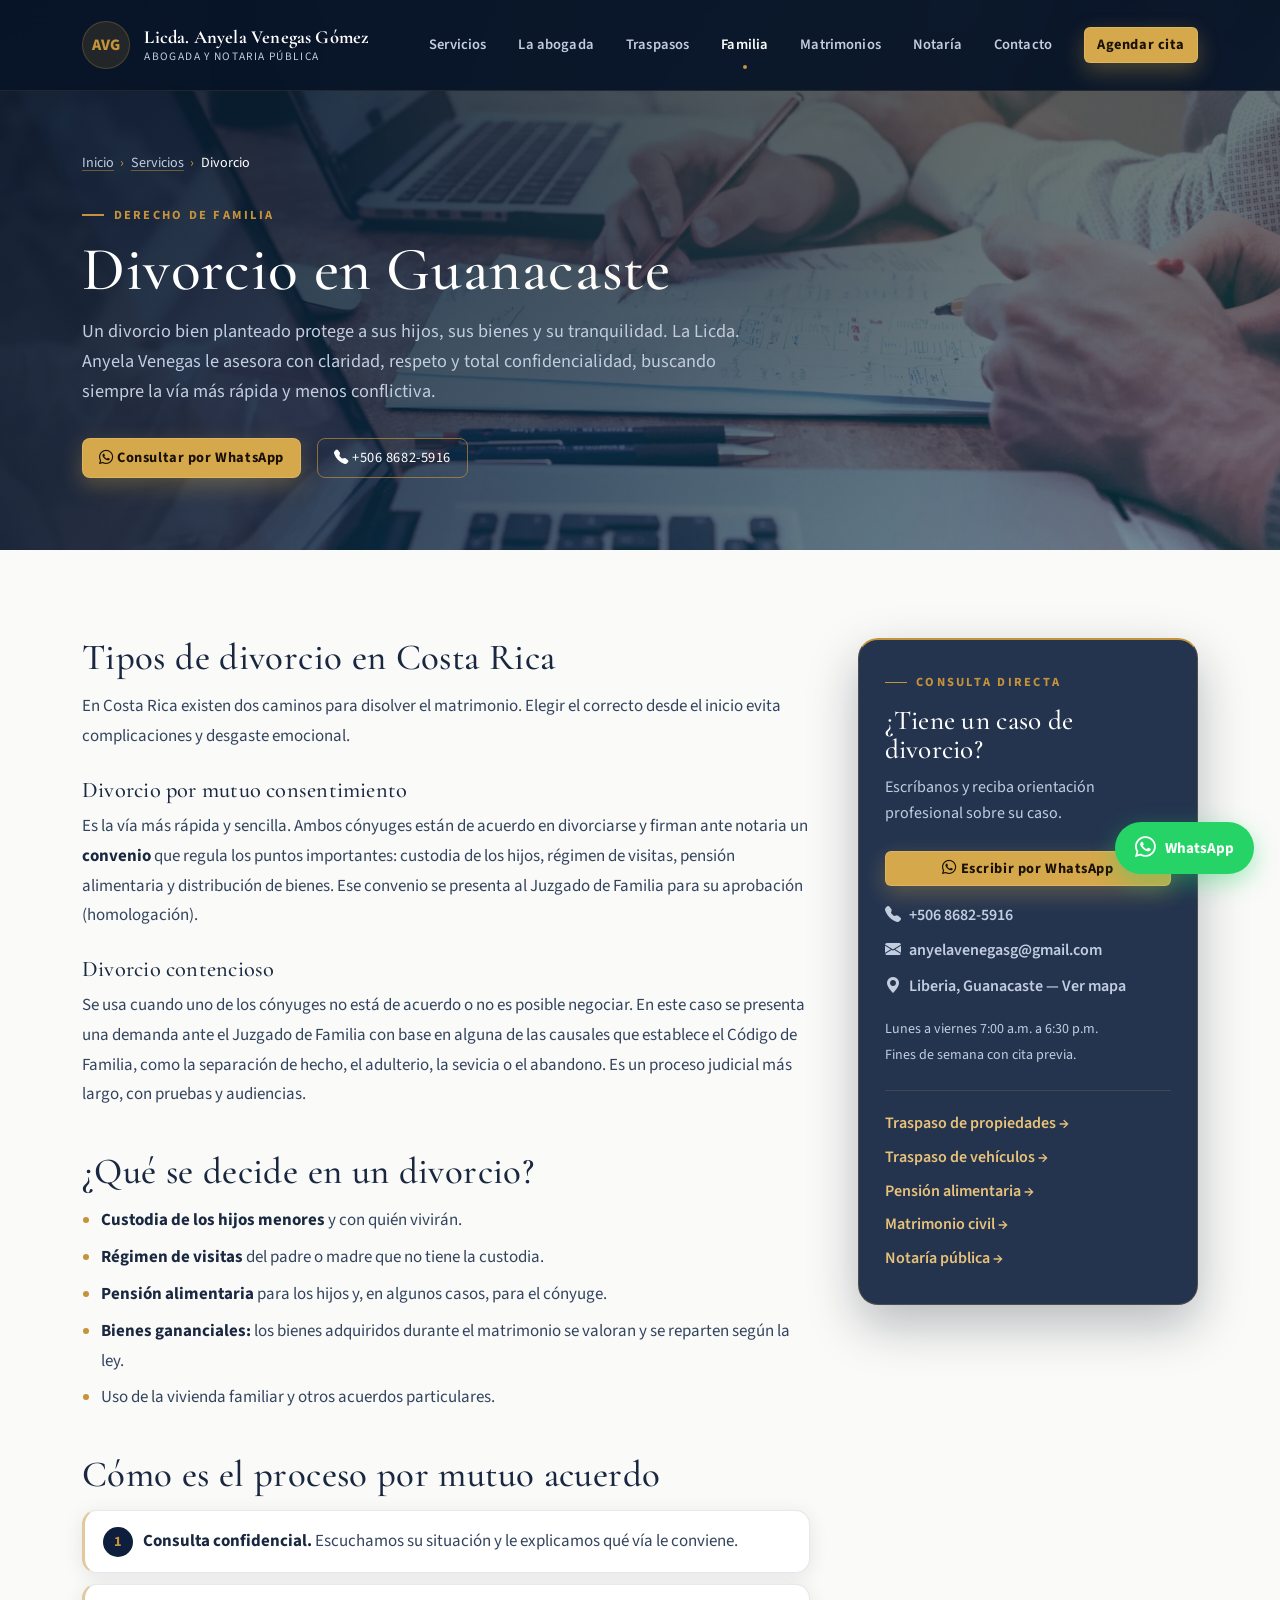
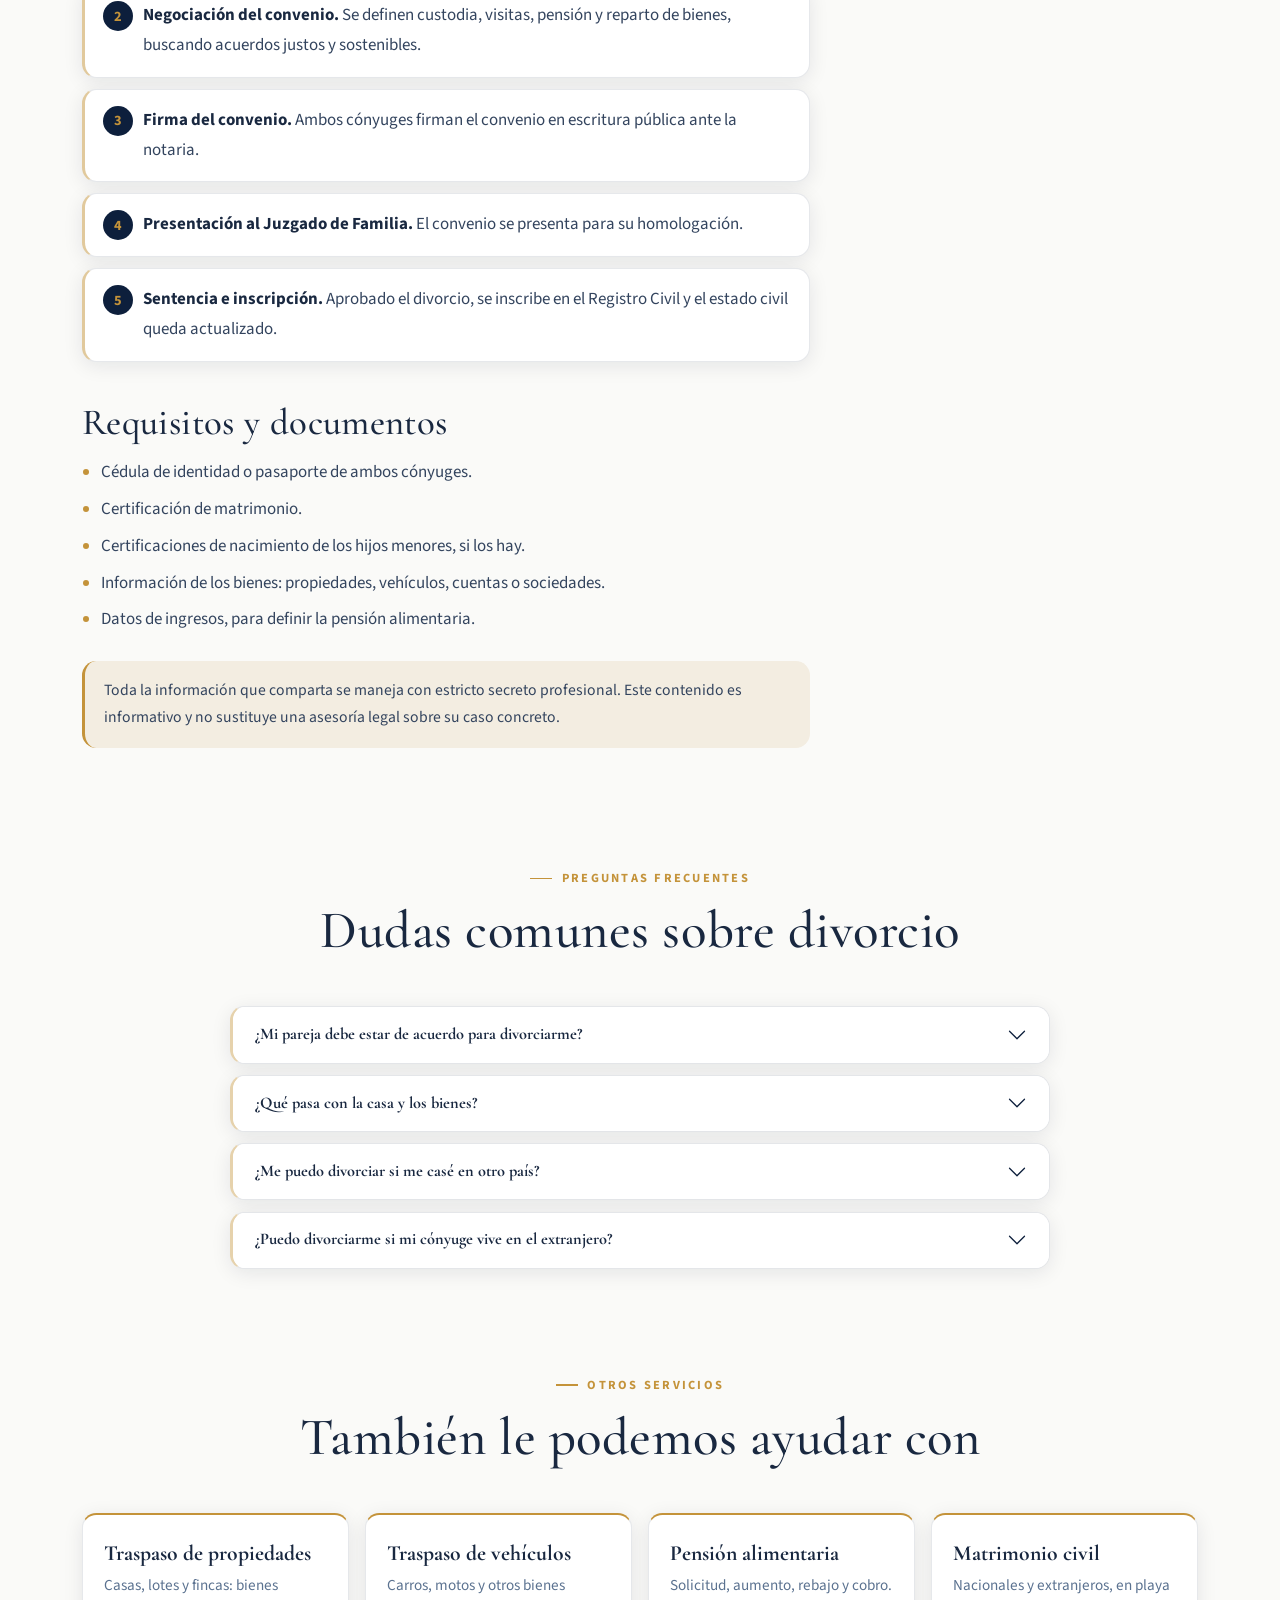
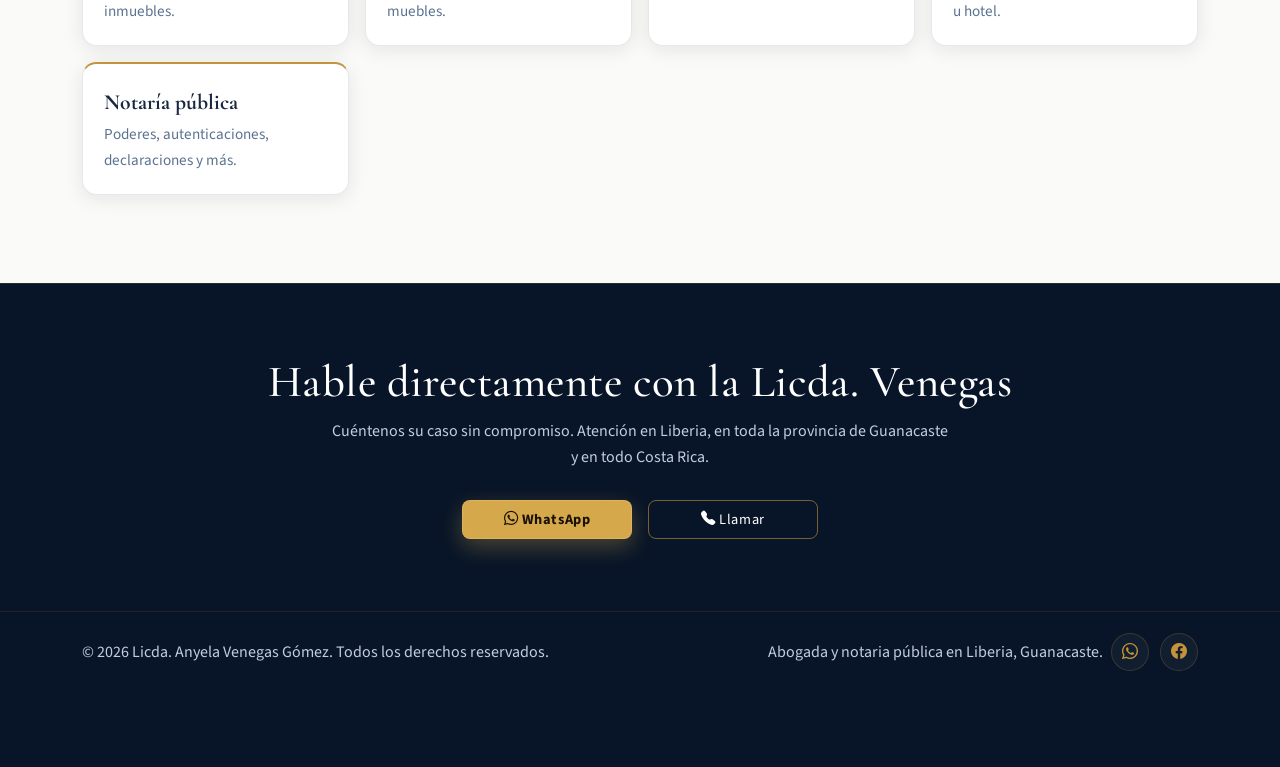
==== divorcio-guanacaste/index.html @ 44b00bfe "Se agrega contenido a la pagina" ====
<!DOCTYPE html>
<html lang="es-CR">
<head>
	<meta charset="UTF-8">
	<meta name="viewport" content="width=device-width, initial-scale=1.0">
	<title>Divorcio en Guanacaste | Abogada de Familia en Liberia, Costa Rica</title>
	<meta name="description" content="Abogada de familia para divorcio en Guanacaste: divorcio por mutuo acuerdo o contencioso, convenio, bienes gananciales, custodia y pensión. Atención confidencial en Liberia y toda Costa Rica.">
	<meta name="robots" content="index, follow, max-image-preview:large">
	<meta name="geo.region" content="CR-G">
	<meta name="geo.placename" content="Liberia, Guanacaste, Costa Rica">
	<link rel="canonical" href="https://anyelavenegas.com/divorcio-guanacaste/">
	<meta property="og:title" content="Divorcio en Guanacaste | Abogada de Familia en Liberia, Costa Rica">
	<meta property="og:description" content="Abogada de familia para divorcio en Guanacaste: divorcio por mutuo acuerdo o contencioso, convenio, bienes gananciales, custodia y pensión. Atención confidencial en Liberia y toda Costa Rica.">
	<meta property="og:type" content="website">
	<meta property="og:url" content="https://anyelavenegas.com/divorcio-guanacaste/">
	<meta property="og:locale" content="es_CR">
	<meta property="og:image" content="https://anyelavenegas.com/images/og-image.jpg">
	<meta property="og:image:type" content="image/jpeg">
	<meta property="og:image:width" content="1200">
	<meta property="og:image:height" content="630">
	<meta name="twitter:card" content="summary_large_image">
	<meta name="twitter:title" content="Divorcio en Guanacaste | Abogada de Familia en Liberia, Costa Rica">
	<meta name="twitter:description" content="Abogada de familia para divorcio en Guanacaste: divorcio por mutuo acuerdo o contencioso, convenio, bienes gananciales, custodia y pensión. Atención confidencial en Liberia y toda Costa Rica.">
	<meta name="twitter:image" content="https://anyelavenegas.com/images/og-image.jpg">
	<meta name="theme-color" content="#0D1F3C">
	<link rel="icon" type="image/svg+xml" href="/images/favicon.svg">
	<link rel="apple-touch-icon" href="/images/favicon.svg">
	<link rel="stylesheet" href="https://cdn.jsdelivr.net/npm/bootstrap-icons@1.11.3/font/bootstrap-icons.css">
	<link rel="preconnect" href="https://fonts.googleapis.com">
	<link rel="preconnect" href="https://fonts.gstatic.com" crossorigin>
	<link href="https://fonts.googleapis.com/css2?family=Cormorant+Garamond:wght@500;600;700&family=Source+Sans+3:wght@400;500;600;700&display=swap" rel="stylesheet">
	<link href="https://cdn.jsdelivr.net/npm/bootstrap@5.3.3/dist/css/bootstrap.min.css" rel="stylesheet" integrity="sha384-QWTKZyjpPEjISv5WaRU9OFeRpok6YctnYmDr5pNlyT2bRjXh0JMhjY6hW+ALEwIH" crossorigin="anonymous">
	<link rel="stylesheet" href="/css/styles.css?v=20260925">
	<script type="application/ld+json">
{
  "@context": "https://schema.org",
  "@type": "Service",
  "name": "Divorcio",
  "serviceType": "Divorcio",
  "description": "Abogada de familia para divorcio en Guanacaste: divorcio por mutuo acuerdo o contencioso, convenio, bienes gananciales, custodia y pensión. Atención confidencial en Liberia y toda Costa Rica.",
  "url": "https://anyelavenegas.com/divorcio-guanacaste/",
  "provider": {
    "@type": "LegalService",
    "@id": "https://anyelavenegas.com/#negocio",
    "name": "Licda. Anyela Venegas Gómez - Abogada y Notaria Pública",
    "url": "https://anyelavenegas.com/",
    "telephone": "+50686825916"
  },
  "areaServed": [
    {
      "@type": "AdministrativeArea",
      "name": "Guanacaste"
    },
    {
      "@type": "Country",
      "name": "Costa Rica"
    }
  ]
}
	</script>
	<script type="application/ld+json">
{
  "@context": "https://schema.org",
  "@type": "BreadcrumbList",
  "itemListElement": [
    {
      "@type": "ListItem",
      "position": 1,
      "name": "Inicio",
      "item": "https://anyelavenegas.com/"
    },
    {
      "@type": "ListItem",
      "position": 2,
      "name": "Servicios",
      "item": "https://anyelavenegas.com/#servicios"
    },
    {
      "@type": "ListItem",
      "position": 3,
      "name": "Divorcio",
      "item": "https://anyelavenegas.com/divorcio-guanacaste/"
    }
  ]
}
	</script>
	<script type="application/ld+json">
{
  "@context": "https://schema.org",
  "@type": "FAQPage",
  "mainEntity": [
    {
      "@type": "Question",
      "name": "¿Mi pareja debe estar de acuerdo para divorciarme?",
      "acceptedAnswer": {
        "@type": "Answer",
        "text": "No. Si su cónyuge no está de acuerdo, puede presentarse un divorcio contencioso con base en alguna de las causales del Código de Familia. Si hay acuerdo, el divorcio por mutuo consentimiento es más rápido y sencillo."
      }
    },
    {
      "@type": "Question",
      "name": "¿Qué pasa con la casa y los bienes?",
      "acceptedAnswer": {
        "@type": "Answer",
        "text": "Los bienes adquiridos durante el matrimonio suelen considerarse gananciales y se reparten según la ley o según lo que acuerden los cónyuges en el convenio. Cada caso se analiza con los documentos de los bienes."
      }
    },
    {
      "@type": "Question",
      "name": "¿Me puedo divorciar si me casé en otro país?",
      "acceptedAnswer": {
        "@type": "Answer",
        "text": "Sí, si el matrimonio está inscrito o puede inscribirse en Costa Rica y se cumplen los requisitos de competencia. Se revisa cada caso en la consulta."
      }
    },
    {
      "@type": "Question",
      "name": "¿Puedo divorciarme si mi cónyuge vive en el extranjero?",
      "acceptedAnswer": {
        "@type": "Answer",
        "text": "Sí. Existen mecanismos para notificar o para que la persona otorgue un poder desde el extranjero. La estrategia depende de si hay acuerdo o no."
      }
    }
  ]
}
	</script>
</head>
<body>
	<nav class="navbar navbar-expand-xl fixed-top site-navbar" id="mainNav">
		<div class="container">
			<a class="navbar-brand" href="/">
				<span class="brand-mark">AVG</span>
				<span class="brand-copy">
					<strong>Licda. Anyela Venegas Gómez</strong>
					<small>Abogada y Notaria Pública</small>
				</span>
			</a>
			<button class="navbar-toggler" type="button" data-bs-toggle="collapse" data-bs-target="#navbarMenu" aria-controls="navbarMenu" aria-expanded="false" aria-label="Mostrar navegación">
				<span class="navbar-toggler-icon"></span>
			</button>
			<div class="collapse navbar-collapse" id="navbarMenu">
				<ul class="navbar-nav ms-auto align-items-xl-center gap-xl-3">
					<li class="nav-item"><a class="nav-link" href="/#servicios">Servicios</a></li>
					<li class="nav-item"><a class="nav-link" href="/#sobre">La abogada</a></li>
					<li class="nav-item"><a class="nav-link" href="/#traspasos">Traspasos</a></li>
					<li class="nav-item"><a class="nav-link active" aria-current="page" href="/divorcio-guanacaste/">Familia</a></li>
					<li class="nav-item"><a class="nav-link" href="/matrimonio-civil-costa-rica/">Matrimonios</a></li>
					<li class="nav-item"><a class="nav-link" href="/notaria-liberia/">Notaría</a></li>
					<li class="nav-item"><a class="nav-link" href="#contacto">Contacto</a></li>
					<li class="nav-item ms-xl-2"><a class="btn btn-cta" href="https://wa.me/50686825916?text=Hola%2C%20deseo%20agendar%20una%20cita%20para%20una%20consulta%20sobre%20divorcio." target="_blank" rel="noopener noreferrer">Agendar cita</a></li>
				</ul>
			</div>
		</div>
	</nav>

	<header class="hero-section page-hero">
		<div class="container">
			<nav class="breadcrumb-nav" aria-label="Ruta de navegación">
				<ol>
					<li><a href="/">Inicio</a></li>
					<li><a href="/#servicios">Servicios</a></li>
					<li aria-current="page">Divorcio</li>
				</ol>
			</nav>
			<span class="section-tag">Derecho de familia</span>
			<h1>Divorcio en Guanacaste</h1>
			<p class="lead-copy">Un divorcio bien planteado protege a sus hijos, sus bienes y su tranquilidad. La Licda. Anyela Venegas le asesora con claridad, respeto y total confidencialidad, buscando siempre la vía más rápida y menos conflictiva.</p>
			<div class="d-flex flex-wrap gap-3">
				<a class="btn btn-cta btn-lg" href="https://wa.me/50686825916?text=Hola%2C%20deseo%20una%20consulta%20confidencial%20sobre%20un%20divorcio." target="_blank" rel="noopener noreferrer"><i class="bi bi-whatsapp"></i> Consultar por WhatsApp</a>
				<a class="btn btn-outline-gold btn-lg" href="tel:+50686825916"><i class="bi bi-telephone-fill"></i> +506 8682-5916</a>
			</div>
		</div>
	</header>

	<main>
		<section class="section-block">
			<div class="container">
				<div class="row g-5">
					<article class="col-lg-8 prose">
<h2>Tipos de divorcio en Costa Rica</h2>
<p>En Costa Rica existen dos caminos para disolver el matrimonio. Elegir el correcto desde el inicio evita complicaciones y desgaste emocional.</p>
<h3>Divorcio por mutuo consentimiento</h3>
<p>Es la vía más rápida y sencilla. Ambos cónyuges están de acuerdo en divorciarse y firman ante notaria un <strong>convenio</strong> que regula los puntos importantes: custodia de los hijos, régimen de visitas, pensión alimentaria y distribución de bienes. Ese convenio se presenta al Juzgado de Familia para su aprobación (homologación).</p>
<h3>Divorcio contencioso</h3>
<p>Se usa cuando uno de los cónyuges no está de acuerdo o no es posible negociar. En este caso se presenta una demanda ante el Juzgado de Familia con base en alguna de las causales que establece el Código de Familia, como la separación de hecho, el adulterio, la sevicia o el abandono. Es un proceso judicial más largo, con pruebas y audiencias.</p>

<h2>¿Qué se decide en un divorcio?</h2>
<ul>
<li><strong>Custodia de los hijos menores</strong> y con quién vivirán.</li>
<li><strong>Régimen de visitas</strong> del padre o madre que no tiene la custodia.</li>
<li><strong>Pensión alimentaria</strong> para los hijos y, en algunos casos, para el cónyuge.</li>
<li><strong>Bienes gananciales:</strong> los bienes adquiridos durante el matrimonio se valoran y se reparten según la ley.</li>
<li>Uso de la vivienda familiar y otros acuerdos particulares.</li>
</ul>

<h2>Cómo es el proceso por mutuo acuerdo</h2>
<ol class="prose-steps">
<li><strong>Consulta confidencial.</strong> Escuchamos su situación y le explicamos qué vía le conviene.</li>
<li><strong>Negociación del convenio.</strong> Se definen custodia, visitas, pensión y reparto de bienes, buscando acuerdos justos y sostenibles.</li>
<li><strong>Firma del convenio.</strong> Ambos cónyuges firman el convenio en escritura pública ante la notaria.</li>
<li><strong>Presentación al Juzgado de Familia.</strong> El convenio se presenta para su homologación.</li>
<li><strong>Sentencia e inscripción.</strong> Aprobado el divorcio, se inscribe en el Registro Civil y el estado civil queda actualizado.</li>
</ol>

<h2>Requisitos y documentos</h2>
<ul>
<li>Cédula de identidad o pasaporte de ambos cónyuges.</li>
<li>Certificación de matrimonio.</li>
<li>Certificaciones de nacimiento de los hijos menores, si los hay.</li>
<li>Información de los bienes: propiedades, vehículos, cuentas o sociedades.</li>
<li>Datos de ingresos, para definir la pensión alimentaria.</li>
</ul>


<p class="prose-note">Toda la información que comparta se maneja con estricto secreto profesional. Este contenido es informativo y no sustituye una asesoría legal sobre su caso concreto.</p>
					</article>
					<div class="col-lg-4">
						<aside class="info-card page-aside" id="contacto">
							<span class="section-tag">Consulta directa</span>
							<h2>¿Tiene un caso de divorcio?</h2>
							<p>Escríbanos y reciba orientación profesional sobre su caso.</p>
							<a class="btn btn-cta w-100 mt-2" href="https://wa.me/50686825916?text=Hola%2C%20deseo%20una%20consulta%20confidencial%20sobre%20un%20divorcio." target="_blank" rel="noopener noreferrer"><i class="bi bi-whatsapp"></i> Escribir por WhatsApp</a>
							<address class="contact-links">
								<a href="tel:+50686825916"><i class="bi bi-telephone-fill"></i> +506 8682-5916</a>
								<a href="mailto:anyelavenegasg@gmail.com"><i class="bi bi-envelope-fill"></i> anyelavenegasg@gmail.com</a>
								<a href="https://maps.app.goo.gl/QScPcisD3fKSQhXV8" target="_blank" rel="noopener noreferrer"><i class="bi bi-geo-alt-fill"></i> Liberia, Guanacaste — Ver mapa</a>
							</address>
							<p class="mb-0 mt-3"><small>Lunes a viernes 7:00 a.m. a 6:30 p.m.<br>Fines de semana con cita previa.</small></p>
							<ul class="aside-links">
							<li><a href="/traspaso-de-propiedades-guanacaste/">Traspaso de propiedades</a></li>
							<li><a href="/traspaso-de-vehiculos-guanacaste/">Traspaso de vehículos</a></li>
							<li><a href="/pension-alimentaria-guanacaste/">Pensión alimentaria</a></li>
							<li><a href="/matrimonio-civil-costa-rica/">Matrimonio civil</a></li>
							<li><a href="/notaria-liberia/">Notaría pública</a></li>
							</ul>
						</aside>
					</div>
				</div>
			</div>
		</section>

		<section class="section-block pt-0">
			<div class="container">
				<div class="section-head text-center mx-auto">
					<span class="section-tag">Preguntas frecuentes</span>
					<h2>Dudas comunes sobre divorcio</h2>
				</div>
				<div class="accordion faq-accordion" id="faqAccordion">
					<div class="accordion-item faq-item">
						<h3 class="accordion-header">
							<button class="accordion-button faq-btn collapsed" type="button" data-bs-toggle="collapse" data-bs-target="#faq1" aria-expanded="false" aria-controls="faq1">¿Mi pareja debe estar de acuerdo para divorciarme?</button>
						</h3>
						<div id="faq1" class="accordion-collapse collapse" data-bs-parent="#faqAccordion">
							<div class="accordion-body faq-body">No. Si su cónyuge no está de acuerdo, puede presentarse un divorcio contencioso con base en alguna de las causales del Código de Familia. Si hay acuerdo, el divorcio por mutuo consentimiento es más rápido y sencillo.</div>
						</div>
					</div>
					<div class="accordion-item faq-item">
						<h3 class="accordion-header">
							<button class="accordion-button faq-btn collapsed" type="button" data-bs-toggle="collapse" data-bs-target="#faq2" aria-expanded="false" aria-controls="faq2">¿Qué pasa con la casa y los bienes?</button>
						</h3>
						<div id="faq2" class="accordion-collapse collapse" data-bs-parent="#faqAccordion">
							<div class="accordion-body faq-body">Los bienes adquiridos durante el matrimonio suelen considerarse gananciales y se reparten según la ley o según lo que acuerden los cónyuges en el convenio. Cada caso se analiza con los documentos de los bienes.</div>
						</div>
					</div>
					<div class="accordion-item faq-item">
						<h3 class="accordion-header">
							<button class="accordion-button faq-btn collapsed" type="button" data-bs-toggle="collapse" data-bs-target="#faq3" aria-expanded="false" aria-controls="faq3">¿Me puedo divorciar si me casé en otro país?</button>
						</h3>
						<div id="faq3" class="accordion-collapse collapse" data-bs-parent="#faqAccordion">
							<div class="accordion-body faq-body">Sí, si el matrimonio está inscrito o puede inscribirse en Costa Rica y se cumplen los requisitos de competencia. Se revisa cada caso en la consulta.</div>
						</div>
					</div>
					<div class="accordion-item faq-item">
						<h3 class="accordion-header">
							<button class="accordion-button faq-btn collapsed" type="button" data-bs-toggle="collapse" data-bs-target="#faq4" aria-expanded="false" aria-controls="faq4">¿Puedo divorciarme si mi cónyuge vive en el extranjero?</button>
						</h3>
						<div id="faq4" class="accordion-collapse collapse" data-bs-parent="#faqAccordion">
							<div class="accordion-body faq-body">Sí. Existen mecanismos para notificar o para que la persona otorgue un poder desde el extranjero. La estrategia depende de si hay acuerdo o no.</div>
						</div>
					</div>
				</div>
			</div>
		</section>

		<section class="section-block pt-0">
			<div class="container">
				<div class="section-head text-center mx-auto">
					<span class="section-tag">Otros servicios</span>
					<h2>También le podemos ayudar con</h2>
				</div>
				<div class="related-grid">
					<a class="related-card" href="/traspaso-de-propiedades-guanacaste/"><strong>Traspaso de propiedades</strong><span>Casas, lotes y fincas: bienes inmuebles.</span></a>
					<a class="related-card" href="/traspaso-de-vehiculos-guanacaste/"><strong>Traspaso de vehículos</strong><span>Carros, motos y otros bienes muebles.</span></a>
					<a class="related-card" href="/pension-alimentaria-guanacaste/"><strong>Pensión alimentaria</strong><span>Solicitud, aumento, rebajo y cobro.</span></a>
					<a class="related-card" href="/matrimonio-civil-costa-rica/"><strong>Matrimonio civil</strong><span>Nacionales y extranjeros, en playa u hotel.</span></a>
					<a class="related-card" href="/notaria-liberia/"><strong>Notaría pública</strong><span>Poderes, autenticaciones, declaraciones y más.</span></a>
				</div>
			</div>
		</section>

		<section class="cta-band">
			<div class="container">
				<h2>Hable directamente con la Licda. Venegas</h2>
				<p>Cuéntenos su caso sin compromiso. Atención en Liberia, en toda la provincia de Guanacaste y en todo Costa Rica.</p>
				<div class="d-flex flex-wrap justify-content-center gap-3">
					<a class="btn btn-cta btn-lg" href="https://wa.me/50686825916?text=Hola%2C%20deseo%20una%20consulta%20confidencial%20sobre%20un%20divorcio." target="_blank" rel="noopener noreferrer"><i class="bi bi-whatsapp"></i> WhatsApp</a>
					<a class="btn btn-outline-gold btn-lg" href="tel:+50686825916"><i class="bi bi-telephone-fill"></i> Llamar</a>
				</div>
			</div>
		</section>
	</main>

	<footer class="site-footer">
		<div class="container d-flex flex-column flex-md-row justify-content-between align-items-md-center gap-2">
			<p class="mb-0">© <span id="currentYear"></span> Licda. Anyela Venegas Gómez. Todos los derechos reservados.</p>
			<div class="footer-meta d-flex flex-column flex-md-row align-items-center gap-2">
				<p class="mb-0">Abogada y notaria pública en Liberia, Guanacaste.</p>
				<div class="footer-social" aria-label="Redes sociales">
					<a href="https://wa.me/50686825916?text=Hola%2C%20deseo%20realizar%20una%20consulta." target="_blank" rel="noopener noreferrer" aria-label="WhatsApp"><i class="bi bi-whatsapp"></i></a>
					<a href="https://www.facebook.com/profile.php?id=61581840694167" target="_blank" rel="noopener noreferrer" aria-label="Facebook"><i class="bi bi-facebook"></i></a>
				</div>
			</div>
		</div>
	</footer>

	<a class="whatsapp-fab" href="https://wa.me/50686825916?text=Hola%2C%20deseo%20una%20consulta%20confidencial%20sobre%20un%20divorcio." target="_blank" rel="noopener noreferrer" aria-label="Contactar por WhatsApp">
		<i class="bi bi-whatsapp"></i>
		<span class="whatsapp-fab-label">WhatsApp</span>
	</a>
	<nav class="mobile-cta-bar" aria-label="Contacto rápido">
		<a class="mobile-cta-call" href="tel:+50686825916"><i class="bi bi-telephone-fill"></i><span>Llamar</span></a>
		<a class="mobile-cta-wa" href="https://wa.me/50686825916?text=Hola%2C%20deseo%20una%20consulta%20confidencial%20sobre%20un%20divorcio." target="_blank" rel="noopener noreferrer"><i class="bi bi-whatsapp"></i><span>WhatsApp</span></a>
	</nav>
	<button class="back-to-top" id="backToTop" aria-label="Volver arriba" type="button">
		<i class="bi bi-arrow-up"></i>
	</button>

	<script src="https://cdn.jsdelivr.net/npm/bootstrap@5.3.3/dist/js/bootstrap.bundle.min.js" integrity="sha384-YvpcrYf0tY3lHB60NNkmXc5s9fDVZLESaAA55NDzOxhy9GkcIdslK1eN7N6jIeHz" crossorigin="anonymous"></script>
	<script src="/js/main.js?v=20260925"></script>
</body>
</html>
---- css/styles.css ----
/* ============================================================
   Design System — Navy + Gold
   ============================================================ */
:root {
    --navy: #0D1F3C;
    --navy-deep: #081528;
    --navy-mid: #152D50;
    --navy-soft: #1E3A60;
    --gold: #C4933A;
    --cta: #D4A84B;
    --cta-hover: #E8C279;
    --cta-press: #BF9330;
    --cream: #FAFAF8;
    --cream-warm: #F3EDE1;
    --text-dark: #192840;
    --text-muted: #5B7290;
    --text-main: #FFFFFF;
    --text-soft: #C2CDE0;
    --line: rgba(196, 147, 58, 0.28);
    --line-light: rgba(196, 147, 58, 0.14);
    --shadow: 0 20px 50px rgba(8, 21, 40, 0.28);
    --shadow-sm: 0 4px 20px rgba(8, 21, 40, 0.09);
    --transition-smooth: 0.28s ease;
    --radius-lg: 1.25rem;
    --radius-md: 0.9rem;
    --radius-sm: 0.65rem;
}

html {
    scroll-behavior: smooth;
}

body {
    margin: 0;
    font-family: "Source Sans 3", sans-serif;
    color: var(--text-dark);
    background: var(--cream);
    line-height: 1.65;
}

h1, h2, h3,
.navbar-brand strong {
    font-family: "Cormorant Garamond", serif;
    letter-spacing: 0.01em;
}

h1, h2, h3 {
    color: var(--text-dark);
}

a {
    color: inherit;
    text-decoration: none;
    transition: color var(--transition-smooth), opacity var(--transition-smooth), transform var(--transition-smooth);
}

button, .btn, a {
    -webkit-tap-highlight-color: transparent;
}

/* ============================================================
   Navbar
   ============================================================ */
.site-navbar {
    padding: 1rem 0;
    background: rgba(8, 21, 40, 0.94);
    border-bottom: 1px solid rgba(196, 147, 58, 0.15);
    backdrop-filter: blur(14px);
    -webkit-backdrop-filter: blur(14px);
    transition: padding 0.2s ease, background-color 0.2s ease;
}

.site-navbar.is-compact {
    padding: 0.65rem 0;
    background: rgba(6, 14, 30, 0.97);
}

.navbar-brand {
    display: inline-flex;
    align-items: center;
    gap: 0.9rem;
    transition: transform var(--transition-smooth);
}

.brand-mark {
    display: grid;
    place-items: center;
    width: 48px;
    height: 48px;
    border-radius: 50%;
    background: rgba(196, 147, 58, 0.14);
    border: 1px solid var(--line);
    color: var(--gold);
    font-weight: 800;
    font-size: 1rem;
    transition: transform var(--transition-smooth), background-color var(--transition-smooth);
}

.brand-copy {
    display: flex;
    flex-direction: column;
    line-height: 1;
}

.brand-copy strong {
    font-size: 1.16rem;
    color: var(--text-main);
}

.brand-copy small {
    margin-top: 0.3rem;
    color: var(--text-soft);
    text-transform: uppercase;
    letter-spacing: 0.12em;
    font-size: 0.71rem;
}

.navbar .nav-link {
    color: var(--text-soft);
    font-weight: 600;
    font-size: 0.91rem;
    letter-spacing: 0.01em;
    white-space: nowrap;
    position: relative;
    transition: color var(--transition-smooth);
}

.site-navbar .btn-cta {
    white-space: nowrap;
}

.navbar .nav-link.active {
    color: var(--text-main);
}

.navbar .nav-link.active::after {
    content: "";
    position: absolute;
    bottom: -4px;
    left: 50%;
    transform: translateX(-50%);
    width: 4px;
    height: 4px;
    border-radius: 50%;
    background: var(--gold);
}

.navbar-toggler {
    border-color: rgba(255, 255, 255, 0.2);
}

.navbar-toggler-icon {
    filter: invert(1);
}

/* ============================================================
   Buttons
   ============================================================ */
.btn-cta,
.btn-cta:focus {
    background: var(--cta);
    border: 1px solid rgba(232, 194, 121, 0.45);
    color: #1a1005;
    font-weight: 700;
    font-size: 0.9rem;
    letter-spacing: 0.04em;
    box-shadow: 0 8px 22px rgba(212, 168, 75, 0.32);
    transition: transform var(--transition-smooth), box-shadow var(--transition-smooth), background-color var(--transition-smooth);
}

.btn-cta:hover {
    background: var(--cta-hover);
    color: #15100a;
    transform: translateY(-2px);
    box-shadow: 0 14px 30px rgba(212, 168, 75, 0.44);
}

.btn-cta:active,
.btn-cta:focus-visible {
    background: var(--cta-press);
    color: #15100a;
    transform: translateY(-1px) scale(0.99);
}

.btn-outline-gold,
.btn-outline-gold:focus {
    color: var(--text-main);
    border: 1px solid rgba(196, 147, 58, 0.65);
    background: transparent;
    font-size: 0.9rem;
    letter-spacing: 0.04em;
    transition: transform var(--transition-smooth), box-shadow var(--transition-smooth), background-color var(--transition-smooth), color var(--transition-smooth), border-color var(--transition-smooth);
}

.btn-outline-gold:hover {
    color: #1a1005;
    background: rgba(212, 168, 75, 0.95);
    border-color: transparent;
    transform: translateY(-2px);
    box-shadow: 0 12px 26px rgba(8, 21, 40, 0.22);
}

.btn-outline-gold:active,
.btn-outline-gold:focus-visible {
    color: #1a1005;
    background: rgba(212, 168, 75, 0.95);
    transform: translateY(-1px) scale(0.99);
}

/* ============================================================
   Section tag — decorative gold line prefix
   ============================================================ */
.section-tag {
    display: inline-flex;
    align-items: center;
    gap: 0.6rem;
    margin-bottom: 0.9rem;
    color: var(--gold);
    font-size: 0.78rem;
    font-weight: 700;
    letter-spacing: 0.18em;
    text-transform: uppercase;
}

.section-tag::before {
    content: "";
    display: block;
    width: 22px;
    height: 1.5px;
    background: currentColor;
    flex-shrink: 0;
}

/* ============================================================
   Hero section
   ============================================================ */
.hero-section {
    position: relative;
    padding: 11rem 0 6rem;
    background:
        linear-gradient(135deg, rgba(8, 21, 40, 0.92) 0%, rgba(13, 31, 60, 0.72) 55%, rgba(13, 31, 60, 0.38) 100%),
        url("../images/site/hero.webp") center/cover no-repeat;
    overflow: hidden;
}

.hero-section::after {
    content: "";
    position: absolute;
    inset: 0;
    background: radial-gradient(ellipse at 78% 18%, rgba(196, 147, 58, 0.18), transparent 50%);
    pointer-events: none;
}

.hero-section h1 {
    max-width: 18ch;
    font-size: clamp(2.7rem, 5.6vw, 4.8rem);
    line-height: 0.98;
    margin-bottom: 1rem;
}

.hero-subtitle {
    max-width: 30ch;
    margin-bottom: 1.1rem;
    color: var(--cta-hover);
    font-family: "Cormorant Garamond", serif;
    font-size: clamp(1.35rem, 2.2vw, 1.7rem);
    font-style: italic;
    line-height: 1.25;
}

.hero-section h1,
.hero-section h2 {
    color: var(--text-main);
}

.hero-section h2,
.section-block h2 {
    font-size: clamp(2.1rem, 4.4vw, 3.3rem);
    line-height: 1.05;
}

.lead-copy {
    max-width: 600px;
    color: var(--text-soft);
    font-size: 1.14rem;
    margin-bottom: 2rem;
}

.hero-points {
    display: grid;
    grid-template-columns: repeat(3, minmax(0, 1fr));
    gap: 0.9rem;
    margin-top: 2rem;
}

.hero-points li {
    padding: 0.85rem 1rem;
    background: rgba(13, 31, 60, 0.35);
    border: 1px solid rgba(196, 147, 58, 0.2);
    border-left: 2px solid rgba(196, 147, 58, 0.5);
    border-radius: 0.6rem;
    color: var(--text-soft);
    font-size: 0.92rem;
    transition: transform var(--transition-smooth), background-color var(--transition-smooth), border-color var(--transition-smooth);
}

.hero-panel {
    position: relative;
    z-index: 1;
    padding: 2rem;
    border-radius: var(--radius-lg);
    border: 1px solid var(--line);
    border-top: 2px solid var(--gold);
    background: rgba(8, 21, 40, 0.88);
    box-shadow: var(--shadow);
    transition: transform var(--transition-smooth), box-shadow var(--transition-smooth);
}

.panel-tag {
    display: inline-flex;
    align-items: center;
    gap: 0.5rem;
    margin-bottom: 0.8rem;
    color: var(--gold);
    font-weight: 700;
    letter-spacing: 0.1em;
    text-transform: uppercase;
    font-size: 0.74rem;
}

.panel-tag::before {
    content: "";
    display: block;
    width: 16px;
    height: 1.5px;
    background: currentColor;
    flex-shrink: 0;
}

.hero-panel p {
    color: var(--text-soft);
}

.panel-grid {
    margin-top: 1.3rem;
    display: grid;
    grid-template-columns: repeat(2, minmax(0, 1fr));
    gap: 0.75rem;
}

.panel-grid div {
    padding: 0.85rem;
    border-radius: var(--radius-sm);
    border: 1px solid rgba(196, 147, 58, 0.18);
    background: rgba(21, 45, 80, 0.5);
    transition: transform var(--transition-smooth), background-color var(--transition-smooth);
}

.panel-grid span {
    color: var(--text-soft);
    display: block;
    font-size: 0.84rem;
}

.panel-grid strong {
    color: var(--text-main);
    font-size: 0.9rem;
}

/* ============================================================
   Section layout
   ============================================================ */
.section-block {
    padding: 5.5rem 0;
    background: var(--cream);
}

.section-head {
    max-width: 760px;
    margin-bottom: 3rem;
}

.section-head h2 {
    margin-bottom: 0.65rem;
}

.section-head p,
.section-block p,
.step-item p {
    color: var(--text-muted);
}

.hero-section p,
.hero-panel p,
.metric-item span,
.service-list li,
.service-card p,
.info-card p,
.form-card p {
    color: var(--text-soft);
}

/* ============================================================
   Cards — shared base
   ============================================================ */
.image-card,
.service-card,
.process-card,
.info-card,
.form-card {
    border-radius: var(--radius-lg);
    border: 1px solid var(--line);
    border-top: 2px solid var(--gold);
    background: rgba(13, 31, 60, 0.9);
    box-shadow: var(--shadow);
    transition: transform var(--transition-smooth), box-shadow var(--transition-smooth), border-color var(--transition-smooth);
}

.service-card,
.info-card,
.form-card {
    padding: 1.6rem;
}

.image-card {
    overflow: hidden;
    min-height: 430px;
}

.image-card img {
    width: 100%;
    height: 100%;
    min-height: 430px;
    object-fit: cover;
    filter: saturate(0.82) contrast(1.05);
    transition: transform 0.5s ease, filter 0.4s ease;
}

/* ============================================================
   Metrics grid
   ============================================================ */
.metrics-grid {
    display: grid;
    grid-template-columns: repeat(2, minmax(0, 1fr));
    gap: 0.85rem;
    margin-top: 1.5rem;
}

.metric-item {
    padding: 1rem;
    border-radius: var(--radius-md);
    border: 1px solid rgba(196, 147, 58, 0.2);
    border-top: 2px solid rgba(196, 147, 58, 0.5);
    background: rgba(13, 31, 60, 0.82);
    transition: transform var(--transition-smooth), border-color var(--transition-smooth);
}

.metric-item strong {
    display: block;
    color: var(--gold);
    font-family: "Cormorant Garamond", serif;
    font-size: 2.1rem;
    line-height: 1;
    white-space: nowrap;
}

.metric-item span {
    color: var(--text-soft);
    font-size: 0.88rem;
}

/* ============================================================
   Service cards
   ============================================================ */
.service-card {
    display: grid;
    grid-template-columns: minmax(0, 1fr) 132px;
    grid-template-areas:
        "title media"
        "list  media";
    column-gap: 1rem;
    align-items: stretch;
    overflow: hidden;
    height: 100%;
}

.service-card h3 {
    grid-area: title;
    color: var(--gold);
    font-size: 1.15rem;
    margin-bottom: 0.7rem;
}

.service-media {
    grid-area: media;
    width: 100%;
    height: auto;
    min-height: 100%;
    border-radius: var(--radius-sm);
    overflow: hidden;
    border: 1px solid rgba(196, 147, 58, 0.18);
    align-self: stretch;
}

.service-media img {
    width: 100%;
    height: 100%;
    object-fit: cover;
    filter: saturate(0.88) contrast(1.04);
    transition: transform 0.45s ease, filter 0.35s ease;
}

.service-list {
    grid-area: list;
    margin: 0;
    padding-left: 1rem;
}

.service-list li {
    margin-bottom: 0.35rem;
    color: var(--text-soft);
    font-size: 0.93rem;
}

/* ============================================================
   Process card / Traspasos steps
   ============================================================ */
.process-card {
    padding: 2.4rem;
}

.process-card .section-head h2,
.step-item h3,
.info-card h2,
.form-card h2 {
    color: var(--text-main);
}

.process-card .section-head p {
    color: var(--text-soft);
}

.step-item {
    height: 100%;
    padding: 1.2rem;
    border-radius: var(--radius-md);
    border: 1px solid rgba(196, 147, 58, 0.18);
    border-top: 2px solid rgba(196, 147, 58, 0.48);
    background: rgba(21, 45, 80, 0.5);
    transition: transform var(--transition-smooth), border-color var(--transition-smooth), background-color var(--transition-smooth);
}

.step-item span {
    display: inline-grid;
    place-items: center;
    width: 34px;
    height: 34px;
    margin-bottom: 0.7rem;
    border-radius: 50%;
    background: rgba(196, 147, 58, 0.18);
    border: 1px solid rgba(196, 147, 58, 0.35);
    color: var(--gold);
    font-weight: 700;
    font-size: 0.95rem;
    transition: transform var(--transition-smooth), background-color var(--transition-smooth);
}

/* ============================================================
   Contact links & social
   ============================================================ */
.contact-links {
    display: grid;
    gap: 0.55rem;
    margin-top: 1rem;
    font-style: normal;
}

.social-panel {
    margin: 1.1rem 0 1rem;
    padding: 1rem;
    border-radius: var(--radius-md);
    border: 1px solid rgba(196, 147, 58, 0.16);
    background: rgba(13, 31, 60, 0.05);
}

.social-title {
    color: var(--text-dark);
    font-weight: 700;
    letter-spacing: 0.03em;
}

.social-links {
    display: flex;
    flex-wrap: wrap;
    gap: 0.75rem;
}

.social-chip {
    display: inline-flex;
    align-items: center;
    gap: 0.55rem;
    padding: 0.72rem 1rem;
    border-radius: 999px;
    border: 1px solid rgba(196, 147, 58, 0.26);
    background: rgba(13, 31, 60, 0.06);
    color: var(--navy);
    font-weight: 700;
    transition: transform var(--transition-smooth), border-color var(--transition-smooth), background-color var(--transition-smooth), color var(--transition-smooth);
}

.social-chip i {
    font-size: 1rem;
}

.social-chip-muted {
    opacity: 0.62;
    color: var(--text-muted);
    background: rgba(13, 31, 60, 0.03);
}

.contact-links a {
    color: var(--gold);
    font-weight: 600;
    display: inline-flex;
    align-items: center;
    gap: 0.55rem;
    transition: color var(--transition-smooth), transform var(--transition-smooth);
}

/* ============================================================
   Map
   ============================================================ */
.map-frame {
    border: 1px solid var(--line);
    border-top: 2px solid var(--gold);
    border-radius: var(--radius-md);
    overflow: hidden;
    box-shadow: var(--shadow);
    background: rgba(13, 31, 60, 0.9);
    transition: transform var(--transition-smooth), box-shadow var(--transition-smooth);
}

.map-frame iframe {
    width: 100%;
    min-height: 360px;
    border: 0;
}

.map-note {
    color: var(--text-muted);
    font-size: 0.95rem;
}

.map-note a {
    color: var(--gold);
    text-decoration: underline;
}

/* ============================================================
   Form
   ============================================================ */
.form-label {
    color: var(--text-main);
    font-weight: 600;
    font-size: 0.9rem;
}

.form-control {
    border: 1px solid rgba(196, 147, 58, 0.28);
    background: rgba(8, 21, 40, 0.82);
    color: var(--text-main);
    border-radius: var(--radius-sm);
    padding: 0.9rem 1rem;
    transition: border-color var(--transition-smooth), background-color var(--transition-smooth), box-shadow var(--transition-smooth), transform var(--transition-smooth);
}

.form-control::placeholder {
    color: rgba(194, 205, 224, 0.58);
}

.form-control:focus {
    color: var(--text-main);
    border-color: rgba(212, 168, 75, 0.75);
    background: rgba(8, 21, 40, 0.96);
    box-shadow: 0 0 0 0.2rem rgba(212, 168, 75, 0.2);
    transform: translateY(-1px);
}

select.form-control {
    cursor: pointer;
    -webkit-appearance: none;
    appearance: none;
    background-image: url("data:image/svg+xml,%3csvg xmlns='http://www.w3.org/2000/svg' viewBox='0 0 16 16'%3e%3cpath fill='none' stroke='%23C4933A' stroke-linecap='round' stroke-linejoin='round' stroke-width='2' d='M2 5l6 6 6-6'/%3e%3c/svg%3e");
    background-repeat: no-repeat;
    background-position: right 0.9rem center;
    background-size: 16px 12px;
    padding-right: 2.5rem;
}

select.form-control option {
    background: #081528;
    color: var(--text-main);
}

.form-status {
    font-size: 0.9rem;
    color: var(--text-soft);
    font-style: italic;
    min-height: 1.2em;
}

/* ============================================================
   Footer
   ============================================================ */
.site-footer {
    padding: 1.3rem 0 2rem;
    border-top: 1px solid rgba(196, 147, 58, 0.13);
    color: var(--text-soft);
    background: var(--navy-deep);
}

.footer-meta {
    color: var(--text-soft);
}

.footer-social {
    display: inline-flex;
    align-items: center;
    gap: 0.7rem;
}

.footer-social a,
.footer-social span {
    display: inline-flex;
    align-items: center;
    justify-content: center;
    width: 38px;
    height: 38px;
    border-radius: 50%;
    border: 1px solid rgba(196, 147, 58, 0.22);
    background: rgba(255, 255, 255, 0.04);
    color: var(--gold);
    transition: transform var(--transition-smooth), color var(--transition-smooth), border-color var(--transition-smooth);
}

.footer-social span {
    opacity: 0.52;
}

/* ============================================================
   Hover states — pointer devices only
   ============================================================ */
@media (hover: hover) and (pointer: fine) {
    .navbar .nav-link:hover {
        color: var(--text-main);
    }

    .navbar-brand:hover {
        transform: translateY(-1px);
    }

    .navbar-brand:hover .brand-mark {
        transform: scale(1.05);
        background: rgba(196, 147, 58, 0.2);
    }

    .hero-points li:hover {
        transform: translateY(-3px);
        background: rgba(13, 31, 60, 0.52);
        border-color: rgba(196, 147, 58, 0.42);
    }

    .hero-panel:hover {
        transform: translateY(-4px);
        box-shadow: 0 28px 56px rgba(8, 21, 40, 0.44);
    }

    .panel-grid div:hover {
        transform: translateY(-2px);
        background: rgba(21, 45, 80, 0.72);
    }

    .image-card:hover,
    .service-card:hover,
    .process-card:hover,
    .info-card:hover,
    .form-card:hover {
        transform: translateY(-4px);
        box-shadow: 0 28px 56px rgba(8, 21, 40, 0.22);
        border-color: rgba(196, 147, 58, 0.5);
    }

    .image-card:hover img {
        transform: scale(1.03);
        filter: saturate(0.9) contrast(1.08);
    }

    .service-card:hover .service-media img {
        transform: scale(1.06);
        filter: saturate(0.95) contrast(1.08);
    }

    .metric-item:hover {
        transform: translateY(-3px);
        border-color: rgba(196, 147, 58, 0.44);
    }

    .step-item:hover {
        transform: translateY(-4px);
        border-color: rgba(196, 147, 58, 0.44);
        background: rgba(21, 45, 80, 0.68);
    }

    .step-item:hover span {
        transform: scale(1.1);
        background: rgba(196, 147, 58, 0.28);
    }

    .map-frame:hover {
        transform: translateY(-3px);
        border-color: rgba(196, 147, 58, 0.46);
    }

    .contact-links a:hover {
        color: #b07e20;
        transform: translateX(4px);
    }

    .social-chip:hover {
        color: var(--navy-deep);
        transform: translateY(-2px);
        border-color: rgba(196, 147, 58, 0.5);
        background: rgba(13, 31, 60, 0.1);
    }

    .footer-social a:hover {
        transform: translateY(-2px);
        color: var(--cta-hover);
        border-color: rgba(196, 147, 58, 0.44);
    }
}

/* Touch devices — disable transform hovers */
@media (hover: none) and (pointer: coarse) {
    .hero-points li,
    .hero-panel,
    .panel-grid div,
    .image-card,
    .service-card,
    .process-card,
    .info-card,
    .form-card,
    .metric-item,
    .step-item,
    .map-frame {
        transform: none;
    }

    .contact-links a,
    .navbar .nav-link,
    .btn,
    .social-chip {
        transition-duration: 0.16s;
    }
}

/* ============================================================
   Reduced motion
   ============================================================ */
@media (prefers-reduced-motion: reduce) {
    *, *::before, *::after {
        transition: none !important;
        animation: none !important;
        scroll-behavior: auto !important;
    }
}

/* ============================================================
   Trust bar
   ============================================================ */
.trust-bar {
    background: var(--navy-deep);
    border-bottom: 1px solid rgba(196, 147, 58, 0.16);
    padding: 0.85rem 0;
}

.trust-list {
    list-style: none;
    margin: 0;
    padding: 0;
    display: flex;
    flex-wrap: wrap;
    justify-content: center;
    align-items: center;
    gap: 0.6rem 2.4rem;
}

.trust-list li {
    display: inline-flex;
    align-items: center;
    gap: 0.5rem;
    color: var(--text-soft);
    font-size: 0.87rem;
    font-weight: 600;
    letter-spacing: 0.02em;
}

.trust-list li i {
    color: var(--gold);
    font-size: 0.95rem;
    flex-shrink: 0;
}

/* ============================================================
   Benefits section
   ============================================================ */
.section-benefits {
    background: var(--cream-warm);
}

.benefit-card {
    padding: 1.7rem;
    border-radius: var(--radius-lg);
    border: 1px solid rgba(13, 31, 60, 0.09);
    border-top: 2px solid rgba(196, 147, 58, 0.38);
    background: #ffffff;
    box-shadow: var(--shadow-sm);
    height: 100%;
    transition: transform var(--transition-smooth), box-shadow var(--transition-smooth), border-color var(--transition-smooth);
}

.benefit-icon {
    display: inline-grid;
    place-items: center;
    width: 50px;
    height: 50px;
    border-radius: var(--radius-sm);
    background: rgba(13, 31, 60, 0.07);
    margin-bottom: 1rem;
    transition: background-color var(--transition-smooth);
}

.benefit-icon i {
    font-size: 1.4rem;
    color: var(--navy);
}

.benefit-card h3 {
    font-size: 1.13rem;
    margin-bottom: 0.45rem;
    color: var(--text-dark);
}

.benefit-card p {
    color: var(--text-muted);
    margin: 0;
    font-size: 0.97rem;
    line-height: 1.6;
}

@media (hover: hover) and (pointer: fine) {
    .benefit-card:hover {
        transform: translateY(-4px);
        box-shadow: 0 14px 34px rgba(13, 31, 60, 0.13);
        border-color: rgba(196, 147, 58, 0.48);
    }

    .benefit-card:hover .benefit-icon {
        background: rgba(13, 31, 60, 0.12);
    }
}

/* ============================================================
   FAQ section
   ============================================================ */
.faq-accordion {
    max-width: 820px;
    margin: 0 auto;
}

.faq-item {
    border: 1px solid rgba(13, 31, 60, 0.11) !important;
    border-left: 3px solid rgba(196, 147, 58, 0.42) !important;
    border-radius: var(--radius-md) !important;
    margin-bottom: 0.7rem;
    overflow: hidden;
    background: #ffffff;
    box-shadow: var(--shadow-sm);
}

.faq-btn {
    background: #ffffff !important;
    color: var(--text-dark) !important;
    font-weight: 700;
    font-size: 1.02rem;
    padding: 1.1rem 1.4rem;
    box-shadow: none !important;
    border-radius: 0 !important;
}

.faq-btn:not(.collapsed) {
    background: rgba(13, 31, 60, 0.03) !important;
    color: var(--navy) !important;
}

.faq-btn::after {
    background-image: url("data:image/svg+xml,%3csvg xmlns='http://www.w3.org/2000/svg' viewBox='0 0 16 16' fill='%230D1F3C'%3e%3cpath fill-rule='evenodd' d='M1.646 4.646a.5.5 0 0 1 .708 0L8 10.293l5.646-5.647a.5.5 0 0 1 .708.708l-6 6a.5.5 0 0 1-.708 0l-6-6a.5.5 0 0 1 0-.708z'/%3e%3c/svg%3e");
}

.faq-body {
    color: var(--text-muted);
    padding: 0.5rem 1.4rem 1.3rem;
    font-size: 1rem;
    line-height: 1.72;
    background: #ffffff;
}

/* ============================================================
   Floating WhatsApp button
   ============================================================ */
.whatsapp-fab {
    position: fixed;
    bottom: 1.6rem;
    right: 1.6rem;
    z-index: 1050;
    display: inline-flex;
    align-items: center;
    gap: 0.6rem;
    padding: 0.85rem 1.25rem;
    border-radius: 999px;
    background: #25D366;
    color: #ffffff;
    font-weight: 700;
    font-size: 0.95rem;
    box-shadow: 0 8px 24px rgba(37, 211, 102, 0.4);
    text-decoration: none;
    animation: waPulse 2.8s ease infinite;
    transition: transform 0.25s ease, box-shadow 0.25s ease, background-color 0.25s ease;
}

.whatsapp-fab i {
    font-size: 1.3rem;
    line-height: 1;
}

@keyframes waPulse {
    0%, 100% { box-shadow: 0 8px 24px rgba(37, 211, 102, 0.4); }
    50% { box-shadow: 0 8px 32px rgba(37, 211, 102, 0.65), 0 0 0 8px rgba(37, 211, 102, 0.1); }
}

@media (hover: hover) and (pointer: fine) {
    .whatsapp-fab:hover {
        background: #1fba58;
        color: #ffffff;
        transform: translateY(-3px);
        box-shadow: 0 14px 32px rgba(37, 211, 102, 0.52);
        animation-play-state: paused;
    }
}

/* ============================================================
   Back to top button
   ============================================================ */
.back-to-top {
    position: fixed;
    bottom: 5.4rem;
    right: 1.6rem;
    z-index: 1050;
    display: inline-grid;
    place-items: center;
    width: 42px;
    height: 42px;
    border-radius: 50%;
    border: 1px solid rgba(196, 147, 58, 0.38);
    background: rgba(8, 21, 40, 0.9);
    color: var(--gold);
    font-size: 1rem;
    cursor: pointer;
    opacity: 0;
    pointer-events: none;
    transform: translateY(8px);
    transition: opacity 0.25s ease, transform 0.25s ease, background-color 0.25s ease, border-color 0.25s ease;
}

.mobile-cta-bar {
    display: none;
}

@media (max-width: 767.98px) {
    body {
        padding-bottom: 4.4rem;
    }

    .mobile-cta-bar {
        position: fixed;
        right: 0;
        bottom: 0;
        left: 0;
        z-index: 1040;
        display: grid;
        grid-template-columns: 1fr 1fr;
        gap: 0.6rem;
        padding: 0.6rem 1rem calc(0.6rem + env(safe-area-inset-bottom));
        background: rgba(6, 14, 30, 0.97);
        border-top: 1px solid rgba(196, 147, 58, 0.25);
        backdrop-filter: blur(12px);
        -webkit-backdrop-filter: blur(12px);
    }

    .mobile-cta-bar a {
        display: flex;
        align-items: center;
        justify-content: center;
        gap: 0.5rem;
        min-height: 48px;
        border-radius: var(--radius-sm);
        font-weight: 700;
        text-decoration: none;
    }

    .mobile-cta-call {
        background: var(--cta);
        color: #1a1005;
    }

    .mobile-cta-wa {
        background: #25d366;
        color: #ffffff;
    }

    .whatsapp-fab {
        display: none !important;
    }

    .back-to-top {
        bottom: 5.4rem !important;
    }
}

.back-to-top.visible {
    opacity: 1;
    pointer-events: auto;
    transform: translateY(0);
}

@media (hover: hover) and (pointer: fine) {
    .back-to-top:hover {
        background: rgba(8, 21, 40, 1);
        border-color: rgba(196, 147, 58, 0.65);
    }
}

/* ============================================================
   Scroll reveal
   ============================================================ */
.reveal {
    opacity: 0;
    transform: translateY(26px);
    transition: opacity 0.58s ease, transform 0.58s ease;
}

.reveal.revealed {
    opacity: 1;
    transform: translateY(0);
}

@media (prefers-reduced-motion: reduce) {
    .reveal {
        opacity: 1 !important;
        transform: none !important;
        transition: none !important;
    }
}

/* ============================================================
   Coverage / Geographic section
   ============================================================ */
.section-coverage {
    background: var(--navy-deep);
}

.section-coverage .section-head h2 {
    color: var(--text-main);
}

.section-coverage .section-head p {
    color: var(--text-soft);
}

/* ============================================================
   Hero badge (credential callout)
   ============================================================ */
.hero-badge {
    display: inline-flex;
    align-items: center;
    gap: 0.55rem;
    margin-bottom: 1.6rem;
    padding: 0.5rem 1rem;
    border-radius: 999px;
    border: 1px solid rgba(196, 147, 58, 0.38);
    background: rgba(8, 21, 40, 0.45);
    color: var(--text-soft);
    font-size: 0.84rem;
    font-weight: 600;
    letter-spacing: 0.01em;
}

.hero-badge i {
    color: var(--gold);
    font-size: 1rem;
    flex-shrink: 0;
}

/* ============================================================
   Coverage / Geographic section
   ============================================================ */
.coverage-grid {
    display: grid;
    grid-template-columns: repeat(3, 1fr);
    gap: 2rem;
    margin-top: 1rem;
}

.coverage-group h3 {
    color: var(--gold);
    font-family: "Source Sans 3", sans-serif;
    font-size: 0.8rem;
    font-weight: 700;
    text-transform: uppercase;
    letter-spacing: 0.1em;
    margin-bottom: 0.9rem;
}

.coverage-chips {
    display: flex;
    flex-wrap: wrap;
    gap: 0.45rem;
}

.coverage-chips span {
    padding: 0.28rem 0.8rem;
    border-radius: 999px;
    border: 1px solid rgba(196, 147, 58, 0.24);
    background: rgba(196, 147, 58, 0.07);
    color: var(--text-soft);
    font-size: 0.875rem;
    transition: border-color var(--transition-smooth), background-color var(--transition-smooth);
}

@media (hover: hover) and (pointer: fine) {
    .coverage-chips span:hover {
        border-color: rgba(196, 147, 58, 0.5);
        background: rgba(196, 147, 58, 0.14);
    }
}

/* ============================================================
   Responsive breakpoints
   ============================================================ */
@media (max-width: 1199.98px) {
    .navbar-collapse {
        margin-top: 1rem;
        padding: 1rem;
        border-radius: var(--radius-md);
        background: rgba(8, 21, 40, 0.97);
        border: 1px solid rgba(196, 147, 58, 0.18);
    }
}

@media (max-width: 991.98px) {
    .hero-section {
        padding-top: 9rem;
    }

    .hero-points {
        grid-template-columns: 1fr;
    }

    .image-card,
    .image-card img {
        min-height: 320px;
    }

    .site-footer .container {
        text-align: center;
        align-items: center !important;
    }

    .footer-meta {
        align-items: center !important;
    }

    .coverage-grid {
        grid-template-columns: 1fr 1fr;
    }
}

@media (max-width: 767.98px) {
    .section-block {
        padding: 4.3rem 0;
    }

    .service-card {
        grid-template-columns: minmax(0, 1fr) 96px;
        column-gap: 0.8rem;
    }

    .panel-grid,
    .metrics-grid {
        grid-template-columns: 1fr;
    }

    .hero-actions .btn,
    .form-card .btn {
        width: 100%;
    }

    .social-links {
        flex-direction: column;
        align-items: stretch;
    }

    .social-chip {
        justify-content: center;
    }

    .faq-btn {
        font-size: 0.95rem;
        padding: 1rem;
    }

    .faq-body {
        padding: 0.5rem 1rem 1.1rem;
    }
}

@media (max-width: 575.98px) {
    .whatsapp-fab-label {
        display: none;
    }

    .whatsapp-fab {
        width: 56px;
        height: 56px;
        padding: 0;
        justify-content: center;
        border-radius: 50%;
    }

    .back-to-top {
        bottom: 5.8rem;
    }

    .trust-list {
        gap: 0.5rem 1.4rem;
    }

    .coverage-grid {
        grid-template-columns: 1fr;
        gap: 1.4rem;
    }
}

/* ============================================================
   Service pages
   ============================================================ */
.page-hero {
    padding: 9.5rem 0 4.5rem;
}

.page-hero h1 {
    max-width: 22ch;
    font-size: clamp(2.4rem, 4.8vw, 4rem);
}

.page-hero .lead-copy {
    max-width: 680px;
}

.breadcrumb-nav ol {
    display: flex;
    flex-wrap: wrap;
    gap: 0.4rem;
    margin: 0 0 1.4rem;
    padding: 0;
    list-style: none;
    font-size: 0.88rem;
    color: var(--text-soft);
}

.breadcrumb-nav li + li::before {
    content: "›";
    margin-right: 0.4rem;
    color: var(--gold);
}

.breadcrumb-nav a {
    color: var(--text-soft);
    text-decoration: underline;
    text-underline-offset: 3px;
    text-decoration-color: rgba(196, 147, 58, 0.5);
}

.breadcrumb-nav [aria-current] {
    color: var(--text-main);
}

.prose {
    color: var(--text-dark);
    font-size: 1.06rem;
    line-height: 1.75;
}

.prose h2 {
    margin: 2.6rem 0 0.9rem;
    font-size: clamp(1.8rem, 3vw, 2.3rem);
    line-height: 1.1;
}

.prose h2:first-child {
    margin-top: 0;
}

.prose h3 {
    margin: 1.6rem 0 0.5rem;
    font-size: 1.4rem;
}

.section-block .prose p,
.prose li {
    color: #33445e;
}

.prose ul,
.prose ol {
    padding-left: 1.2rem;
    margin-bottom: 1.2rem;
}

.prose li {
    margin-bottom: 0.45rem;
}

.prose li::marker {
    color: var(--gold);
}

.prose strong {
    color: var(--text-dark);
}

.prose a {
    color: var(--navy-soft);
    font-weight: 600;
    text-decoration: underline;
    text-decoration-color: var(--gold);
    text-underline-offset: 3px;
}

.prose-steps {
    list-style: none;
    padding-left: 0 !important;
    counter-reset: step;
}

.prose-steps li {
    position: relative;
    padding: 1rem 1.2rem 1rem 3.6rem;
    margin-bottom: 0.7rem;
    border: 1px solid rgba(13, 31, 60, 0.1);
    border-left: 3px solid rgba(196, 147, 58, 0.5);
    border-radius: var(--radius-md);
    background: #ffffff;
    box-shadow: var(--shadow-sm);
    counter-increment: step;
}

.prose-steps li::before {
    content: counter(step);
    position: absolute;
    top: 1rem;
    left: 1.1rem;
    display: grid;
    place-items: center;
    width: 30px;
    height: 30px;
    border-radius: 50%;
    background: var(--navy);
    color: var(--gold);
    font-weight: 700;
    font-size: 0.9rem;
}

.prose-note {
    margin: 1.6rem 0;
    padding: 1rem 1.2rem;
    border-radius: var(--radius-md);
    background: var(--cream-warm);
    border-left: 3px solid var(--gold);
    font-size: 0.98rem;
}

.page-aside {
    position: sticky;
    top: 6.5rem;
}

.page-aside h2 {
    font-size: 1.7rem;
    margin-bottom: 0.6rem;
}

.page-aside .contact-links a {
    color: var(--text-soft);
}

.aside-links {
    margin: 1.4rem 0 0;
    padding: 1.2rem 0 0;
    list-style: none;
    border-top: 1px solid rgba(196, 147, 58, 0.2);
}

.aside-links li {
    margin-bottom: 0.45rem;
}

.aside-links a {
    color: var(--cta-hover);
    font-weight: 600;
}

.aside-links a::after {
    content: " →";
}

.related-grid {
    display: grid;
    grid-template-columns: repeat(auto-fit, minmax(220px, 1fr));
    gap: 1rem;
}

.related-card {
    display: block;
    padding: 1.3rem;
    border-radius: var(--radius-md);
    border: 1px solid rgba(13, 31, 60, 0.1);
    border-top: 2px solid var(--gold);
    background: #ffffff;
    box-shadow: var(--shadow-sm);
}

.related-card strong {
    display: block;
    font-family: "Cormorant Garamond", serif;
    font-size: 1.35rem;
    color: var(--text-dark);
}

.related-card span {
    color: var(--text-muted);
    font-size: 0.95rem;
}

.cta-band {
    padding: 4.5rem 0;
    background: var(--navy-deep);
    border-top: 1px solid rgba(196, 147, 58, 0.18);
    text-align: center;
}

.cta-band .btn {
    min-width: 170px;
}

.cta-band .btn-outline-gold {
    color: var(--text-main);
    border-color: rgba(196, 147, 58, 0.6);
}

.cta-band h2 {
    color: var(--text-main);
    font-size: clamp(2rem, 4vw, 2.8rem);
}

.cta-band p {
    max-width: 620px;
    margin: 0 auto 1.8rem;
    color: var(--text-soft);
}

.card-more {
    grid-column: 1;
    justify-self: start;
    margin-top: 0.9rem;
    color: var(--cta-hover);
    font-weight: 700;
    font-size: 0.92rem;
}

.card-more + .card-more {
    margin-top: 0.3rem;
}

.card-more::after {
    content: " →";
}

@media (hover: hover) and (pointer: fine) {
    .related-card:hover {
        transform: translateY(-3px);
        box-shadow: var(--shadow);
    }

    .card-more:hover,
    .aside-links a:hover {
        color: var(--text-main);
    }
}

@media (max-width: 991.98px) {
    .page-aside {
        position: static;
    }

    .page-hero {
        padding: 8rem 0 3.5rem;
    }
}

@media (min-width: 768px) {
    .site-footer {
        padding-bottom: 6rem;
    }
}
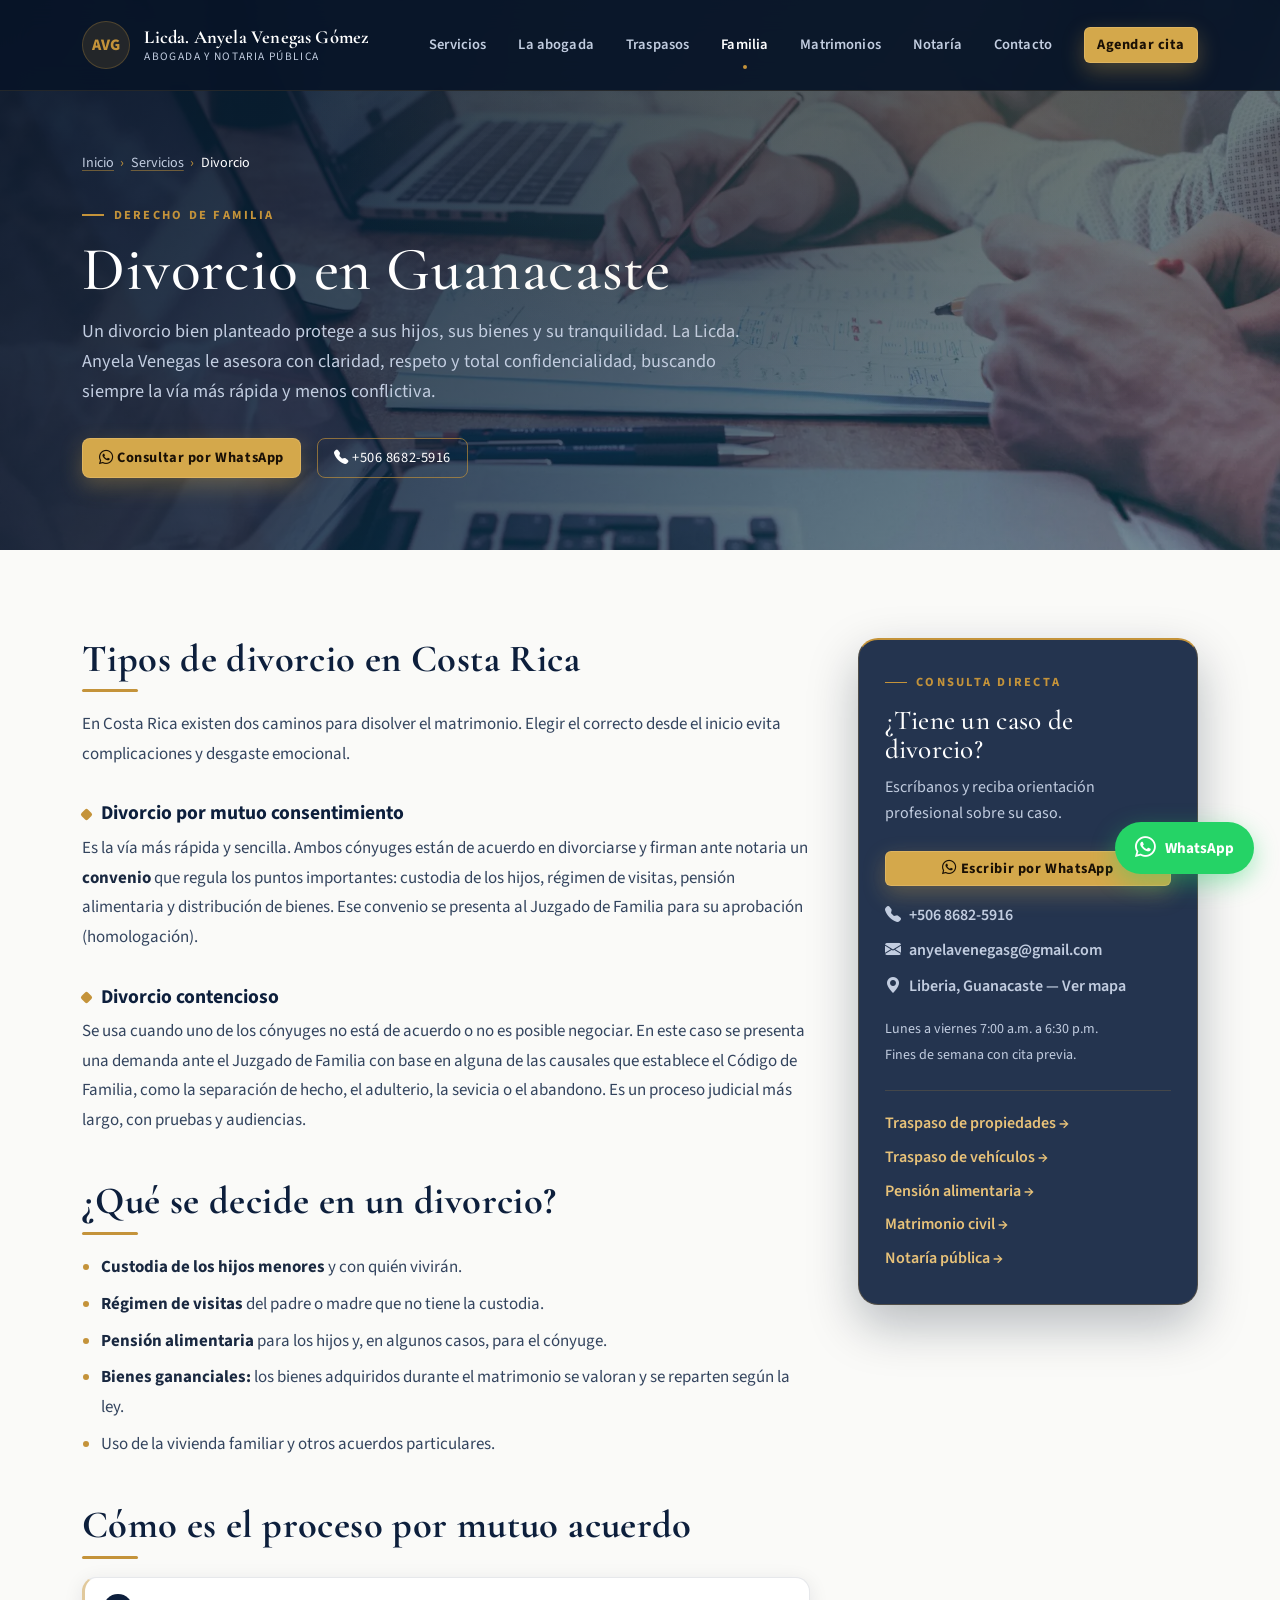
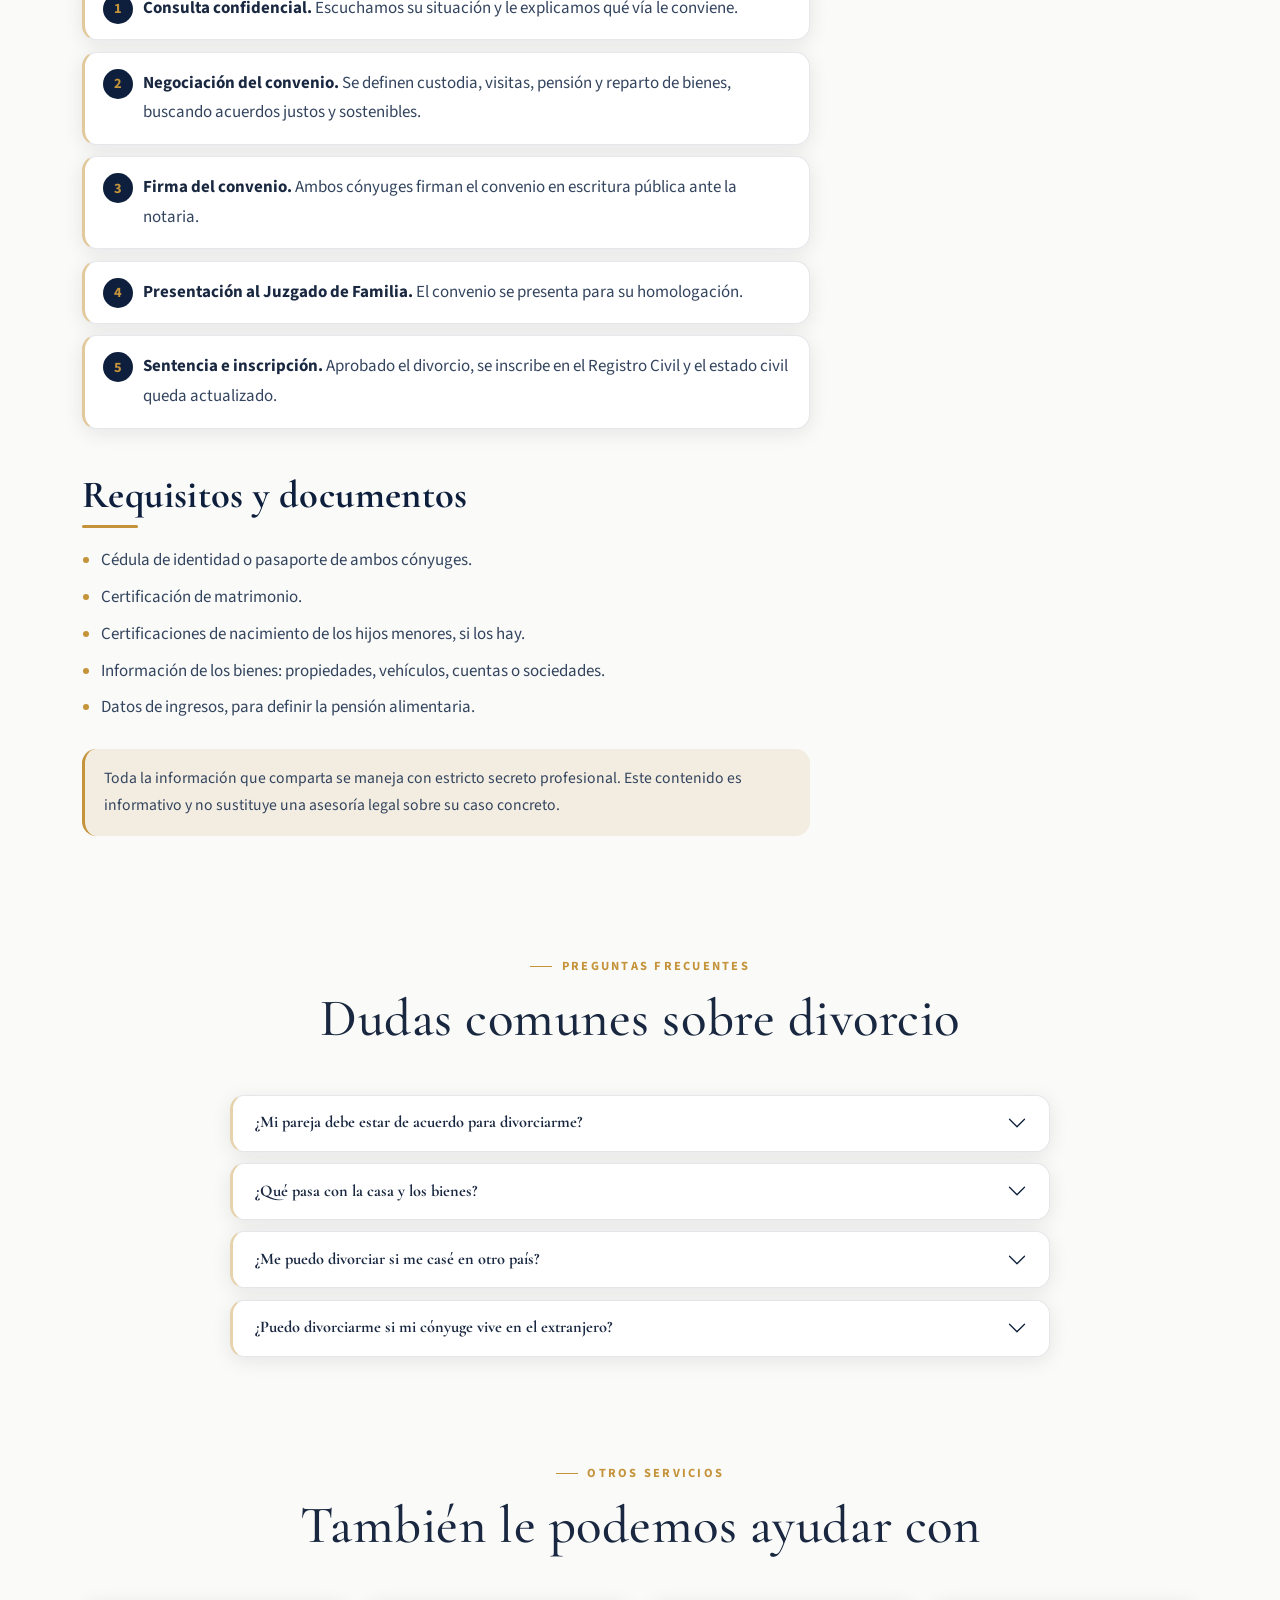
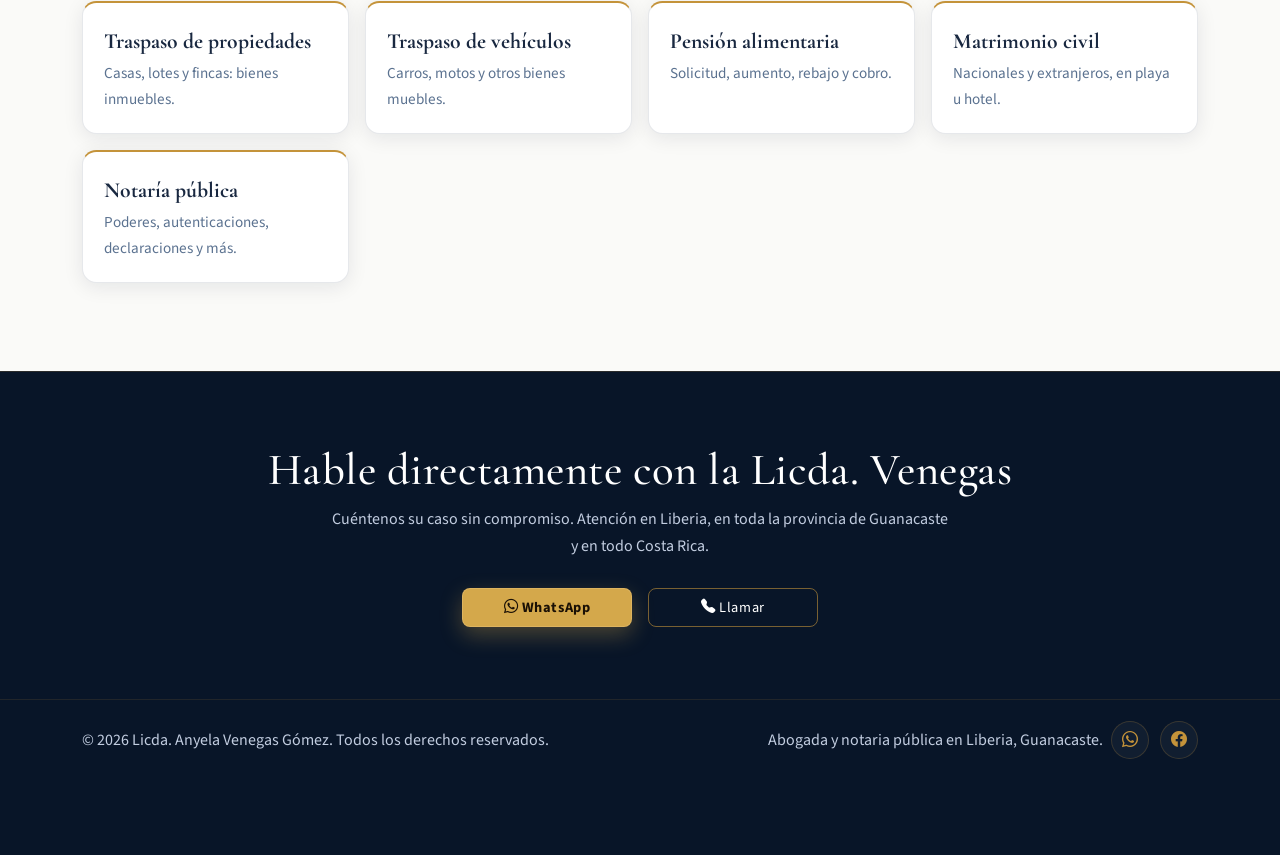
==== commit 5f60d269: "Ajustes sitemap" ====
--- a/divorcio-guanacaste/index.html
+++ b/divorcio-guanacaste/index.html
@@ -24,13 +24,13 @@
 	<meta name="twitter:image" content="https://anyelavenegas.com/images/og-image.jpg">
 	<meta name="theme-color" content="#0D1F3C">
 	<link rel="icon" type="image/svg+xml" href="/images/favicon.svg">
-	<link rel="apple-touch-icon" href="/images/favicon.svg">
+	<link rel="apple-touch-icon" href="/images/apple-touch-icon.png">
 	<link rel="stylesheet" href="https://cdn.jsdelivr.net/npm/bootstrap-icons@1.11.3/font/bootstrap-icons.css">
 	<link rel="preconnect" href="https://fonts.googleapis.com">
 	<link rel="preconnect" href="https://fonts.gstatic.com" crossorigin>
 	<link href="https://fonts.googleapis.com/css2?family=Cormorant+Garamond:wght@500;600;700&family=Source+Sans+3:wght@400;500;600;700&display=swap" rel="stylesheet">
 	<link href="https://cdn.jsdelivr.net/npm/bootstrap@5.3.3/dist/css/bootstrap.min.css" rel="stylesheet" integrity="sha384-QWTKZyjpPEjISv5WaRU9OFeRpok6YctnYmDr5pNlyT2bRjXh0JMhjY6hW+ALEwIH" crossorigin="anonymous">
-	<link rel="stylesheet" href="/css/styles.css?v=20260925">
+	<link rel="stylesheet" href="/css/styles.css?v=20260925d">
 	<script type="application/ld+json">
 {
   "@context": "https://schema.org",
@@ -44,7 +44,16 @@
     "@id": "https://anyelavenegas.com/#negocio",
     "name": "Licda. Anyela Venegas Gómez - Abogada y Notaria Pública",
     "url": "https://anyelavenegas.com/",
-    "telephone": "+50686825916"
+    "telephone": "+50686825916",
+    "logo": "https://anyelavenegas.com/images/logo.png",
+    "image": "https://anyelavenegas.com/images/og-image.jpg",
+    "address": {
+      "@type": "PostalAddress",
+      "addressLocality": "Liberia",
+      "addressRegion": "Guanacaste",
+      "postalCode": "50101",
+      "addressCountry": "CR"
+    }
   },
   "areaServed": [
     {
@@ -336,6 +345,6 @@
 	</button>
 
 	<script src="https://cdn.jsdelivr.net/npm/bootstrap@5.3.3/dist/js/bootstrap.bundle.min.js" integrity="sha384-YvpcrYf0tY3lHB60NNkmXc5s9fDVZLESaAA55NDzOxhy9GkcIdslK1eN7N6jIeHz" crossorigin="anonymous"></script>
-	<script src="/js/main.js?v=20260925"></script>
+	<script src="/js/main.js?v=20260925d"></script>
 </body>
 </html>
--- a/css/styles.css
+++ b/css/styles.css
@@ -1412,9 +1412,21 @@
 }
 
 .prose h2 {
-    margin: 2.6rem 0 0.9rem;
-    font-size: clamp(1.8rem, 3vw, 2.3rem);
+    margin: 2.8rem 0 1.1rem;
+    font-size: clamp(1.9rem, 3vw, 2.4rem);
+    font-weight: 700;
     line-height: 1.1;
+    color: var(--navy);
+}
+
+.prose h2::after {
+    content: "";
+    display: block;
+    width: 56px;
+    height: 3px;
+    margin-top: 0.6rem;
+    border-radius: 2px;
+    background: var(--gold);
 }
 
 .prose h2:first-child {
@@ -1422,8 +1434,26 @@
 }
 
 .prose h3 {
-    margin: 1.6rem 0 0.5rem;
-    font-size: 1.4rem;
+    display: flex;
+    align-items: center;
+    gap: 0.65rem;
+    margin: 2rem 0 0.45rem;
+    font-family: "Source Sans 3", sans-serif;
+    font-size: 1.22rem;
+    font-weight: 700;
+    letter-spacing: 0;
+    line-height: 1.3;
+    color: var(--navy);
+}
+
+.prose h3::before {
+    content: "";
+    flex-shrink: 0;
+    width: 9px;
+    height: 9px;
+    border-radius: 2px;
+    background: var(--gold);
+    transform: rotate(45deg);
 }
 
 .section-block .prose p,
@@ -1633,3 +1663,42 @@
         padding-bottom: 6rem;
     }
 }
+
+/* Compact navbar on phones: keep brand and toggler on one line */
+@media (max-width: 575.98px) {
+    .navbar-brand {
+        gap: 0.55rem;
+        min-width: 0;
+        margin-right: 0.5rem;
+    }
+
+    .brand-mark {
+        width: 38px;
+        height: 38px;
+        flex-shrink: 0;
+        font-size: 0.82rem;
+    }
+
+    .brand-copy strong {
+        font-size: 1rem;
+        white-space: nowrap;
+    }
+
+    .brand-copy small {
+        font-size: 0.58rem;
+        letter-spacing: 0.08em;
+        white-space: nowrap;
+    }
+
+    .navbar-toggler {
+        padding: 0.3rem 0.5rem;
+    }
+
+    .navbar-toggler-icon {
+        width: 1.3em;
+        height: 1.3em;
+    }
+    .page-hero {
+        padding-top: 6.8rem;
+    }
+}
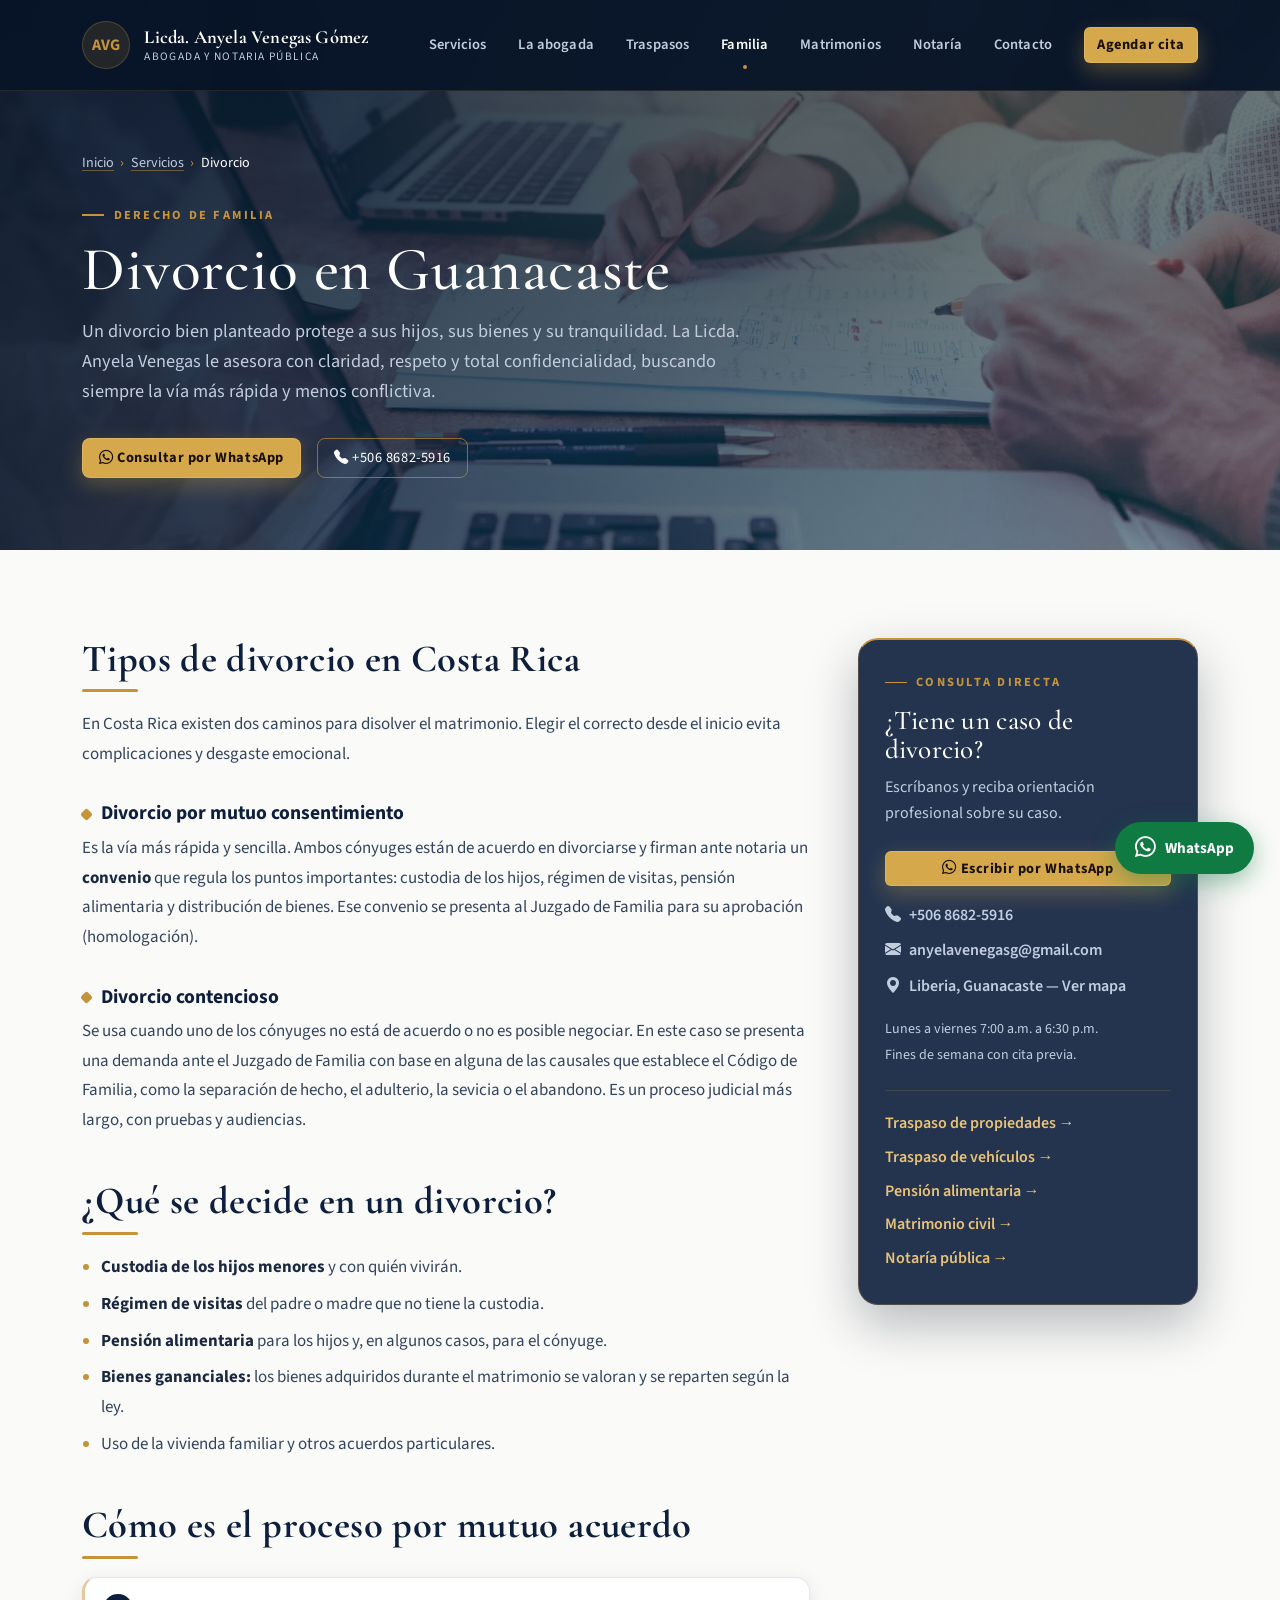
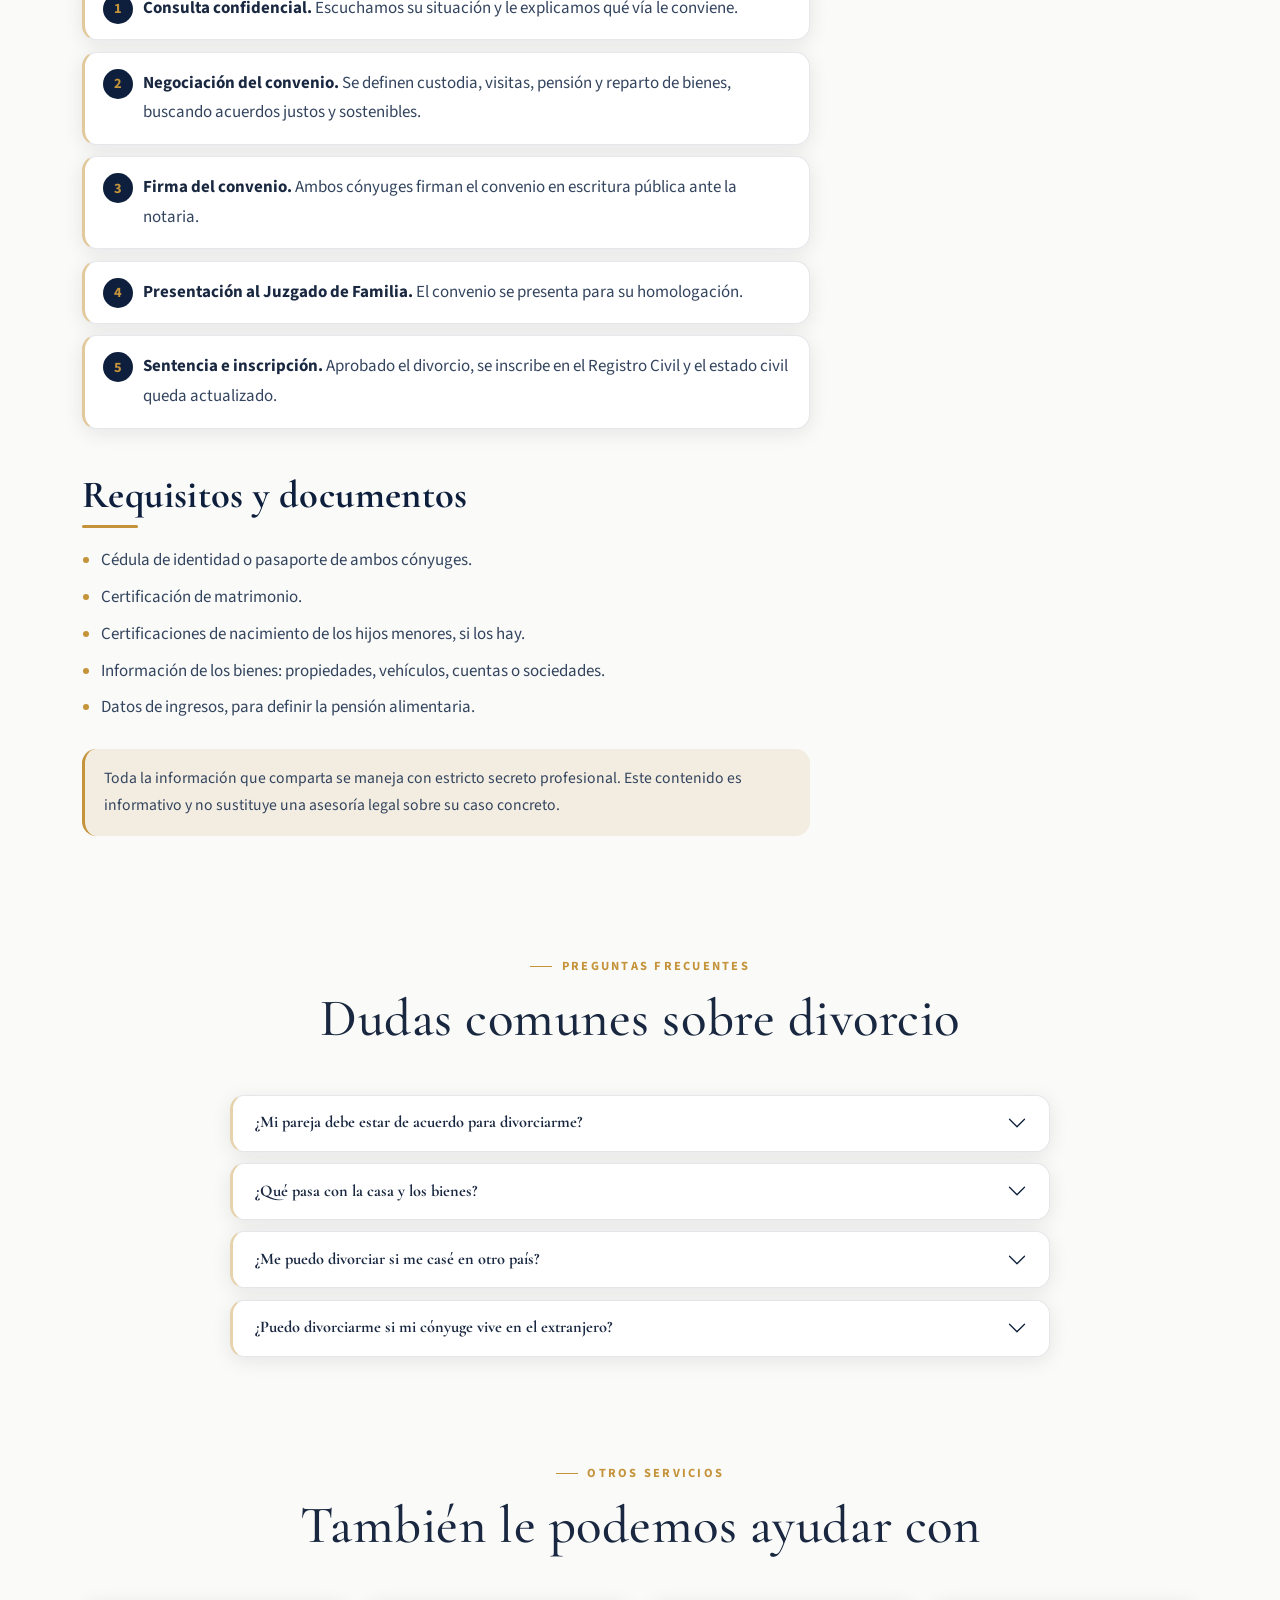
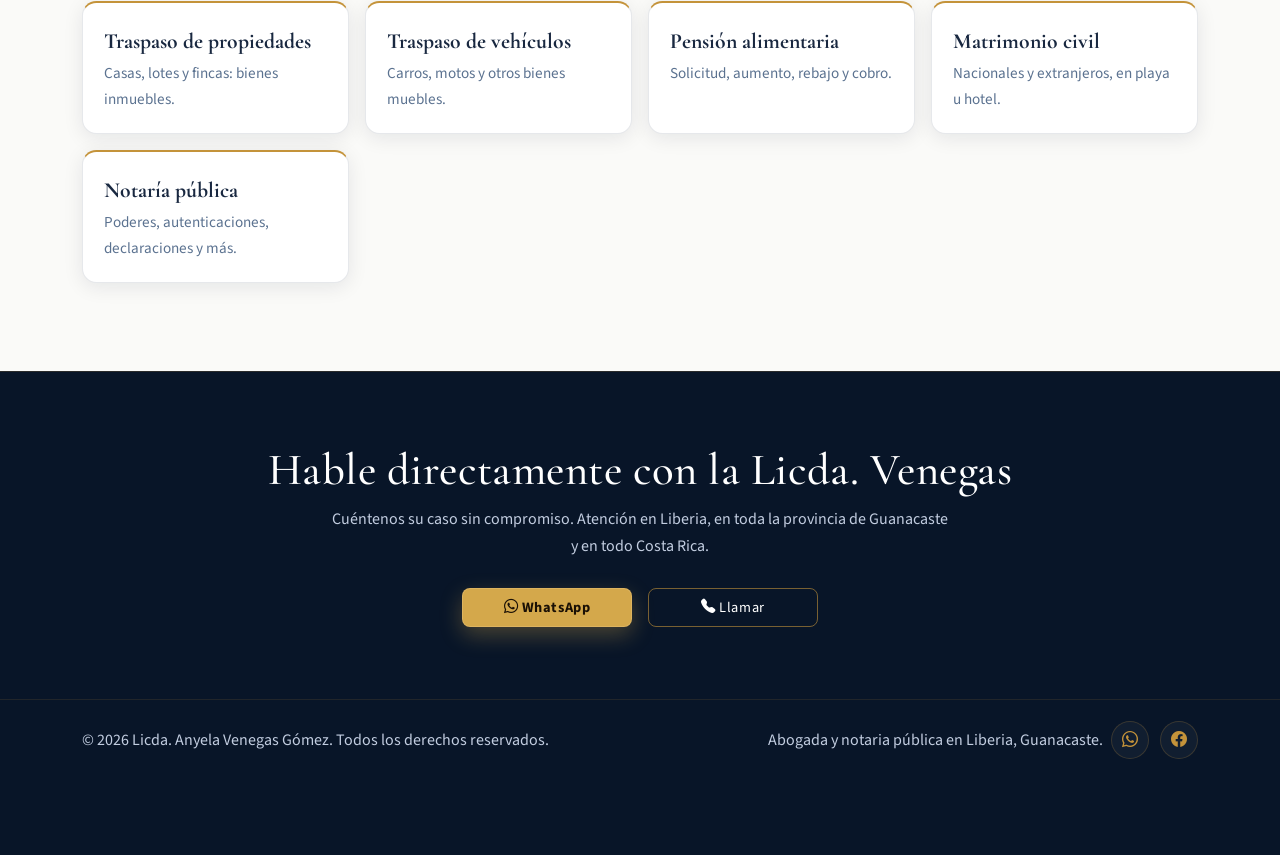
==== commit 6bc77b7d: "Ajustes de Rendimiento" ====
--- a/divorcio-guanacaste/index.html
+++ b/divorcio-guanacaste/index.html
@@ -23,14 +23,17 @@
 	<meta name="twitter:description" content="Abogada de familia para divorcio en Guanacaste: divorcio por mutuo acuerdo o contencioso, convenio, bienes gananciales, custodia y pensión. Atención confidencial en Liberia y toda Costa Rica.">
 	<meta name="twitter:image" content="https://anyelavenegas.com/images/og-image.jpg">
 	<meta name="theme-color" content="#0D1F3C">
+	<link rel="icon" href="/favicon.ico" sizes="48x48">
+	<link rel="icon" type="image/png" sizes="96x96" href="/images/favicon-96.png">
 	<link rel="icon" type="image/svg+xml" href="/images/favicon.svg">
 	<link rel="apple-touch-icon" href="/images/apple-touch-icon.png">
-	<link rel="stylesheet" href="https://cdn.jsdelivr.net/npm/bootstrap-icons@1.11.3/font/bootstrap-icons.css">
-	<link rel="preconnect" href="https://fonts.googleapis.com">
-	<link rel="preconnect" href="https://fonts.gstatic.com" crossorigin>
-	<link href="https://fonts.googleapis.com/css2?family=Cormorant+Garamond:wght@500;600;700&family=Source+Sans+3:wght@400;500;600;700&display=swap" rel="stylesheet">
-	<link href="https://cdn.jsdelivr.net/npm/bootstrap@5.3.3/dist/css/bootstrap.min.css" rel="stylesheet" integrity="sha384-QWTKZyjpPEjISv5WaRU9OFeRpok6YctnYmDr5pNlyT2bRjXh0JMhjY6hW+ALEwIH" crossorigin="anonymous">
-	<link rel="stylesheet" href="/css/styles.css?v=20260925d">
+	<link rel="preload" as="image" href="/images/site/hero-800.webp" type="image/webp" media="(max-width: 767.98px)" fetchpriority="high">
+	<link rel="preload" as="image" href="/images/site/hero-1200.webp" type="image/webp" media="(min-width: 768px) and (max-width: 1199.98px)" fetchpriority="high">
+	<link rel="preload" as="image" href="/images/site/hero.webp" type="image/webp" media="(min-width: 1200px)" fetchpriority="high">
+	<link rel="preload" as="font" href="/fonts/cormorant-garamond-latin.woff2" type="font/woff2" crossorigin>
+	<link rel="preload" as="font" href="/fonts/source-sans-3-latin.woff2" type="font/woff2" crossorigin>
+	<link rel="stylesheet" href="/css/vendor.css?v=20260928">
+	<link rel="stylesheet" href="/css/styles.css?v=20260928">
 	<script type="application/ld+json">
 {
   "@context": "https://schema.org",
@@ -344,7 +347,7 @@
 		<i class="bi bi-arrow-up"></i>
 	</button>
 
-	<script src="https://cdn.jsdelivr.net/npm/bootstrap@5.3.3/dist/js/bootstrap.bundle.min.js" integrity="sha384-YvpcrYf0tY3lHB60NNkmXc5s9fDVZLESaAA55NDzOxhy9GkcIdslK1eN7N6jIeHz" crossorigin="anonymous"></script>
-	<script src="/js/main.js?v=20260925d"></script>
+	<script src="/js/vendor/bootstrap.bundle.min.js" defer></script>
+	<script src="/js/main.js?v=20260928" defer></script>
 </body>
 </html>
--- a/css/styles.css
+++ b/css/styles.css
@@ -7,6 +7,8 @@
     --navy-mid: #152D50;
     --navy-soft: #1E3A60;
     --gold: #C4933A;
+    --gold-text: #8A6420; /* gold for text on light backgrounds (WCAG AA) */
+    --whatsapp: #0F7B43; /* WhatsApp green dark enough for white text (WCAG AA) */
     --cta: #D4A84B;
     --cta-hover: #E8C279;
     --cta-press: #BF9330;
@@ -243,6 +245,22 @@
     overflow: hidden;
 }
 
+@media (max-width: 1199.98px) {
+    .hero-section {
+        background-image:
+            linear-gradient(135deg, rgba(8, 21, 40, 0.92) 0%, rgba(13, 31, 60, 0.72) 55%, rgba(13, 31, 60, 0.38) 100%),
+            url("../images/site/hero-1200.webp");
+    }
+}
+
+@media (max-width: 767.98px) {
+    .hero-section {
+        background-image:
+            linear-gradient(135deg, rgba(8, 21, 40, 0.92) 0%, rgba(13, 31, 60, 0.72) 55%, rgba(13, 31, 60, 0.38) 100%),
+            url("../images/site/hero-800.webp");
+    }
+}
+
 .hero-section::after {
     content: "";
     position: absolute;
@@ -619,7 +637,7 @@
 }
 
 .contact-links a {
-    color: var(--gold);
+    color: var(--gold-text);
     font-weight: 600;
     display: inline-flex;
     align-items: center;
@@ -652,7 +670,7 @@
 }
 
 .map-note a {
-    color: var(--gold);
+    color: var(--gold-text);
     text-decoration: underline;
 }
 
@@ -1028,11 +1046,11 @@
     gap: 0.6rem;
     padding: 0.85rem 1.25rem;
     border-radius: 999px;
-    background: #25D366;
+    background: var(--whatsapp);
     color: #ffffff;
     font-weight: 700;
     font-size: 0.95rem;
-    box-shadow: 0 8px 24px rgba(37, 211, 102, 0.4);
+    box-shadow: 0 8px 24px rgba(15, 123, 67, 0.4);
     text-decoration: none;
     animation: waPulse 2.8s ease infinite;
     transition: transform 0.25s ease, box-shadow 0.25s ease, background-color 0.25s ease;
@@ -1044,16 +1062,16 @@
 }
 
 @keyframes waPulse {
-    0%, 100% { box-shadow: 0 8px 24px rgba(37, 211, 102, 0.4); }
-    50% { box-shadow: 0 8px 32px rgba(37, 211, 102, 0.65), 0 0 0 8px rgba(37, 211, 102, 0.1); }
+    0%, 100% { box-shadow: 0 8px 24px rgba(15, 123, 67, 0.4); }
+    50% { box-shadow: 0 8px 32px rgba(15, 123, 67, 0.65), 0 0 0 8px rgba(15, 123, 67, 0.1); }
 }
 
 @media (hover: hover) and (pointer: fine) {
     .whatsapp-fab:hover {
-        background: #1fba58;
+        background: #0c6a39;
         color: #ffffff;
         transform: translateY(-3px);
-        box-shadow: 0 14px 32px rgba(37, 211, 102, 0.52);
+        box-shadow: 0 14px 32px rgba(15, 123, 67, 0.52);
         animation-play-state: paused;
     }
 }
@@ -1124,7 +1142,7 @@
     }
 
     .mobile-cta-wa {
-        background: #25d366;
+        background: var(--whatsapp);
         color: #ffffff;
     }
 
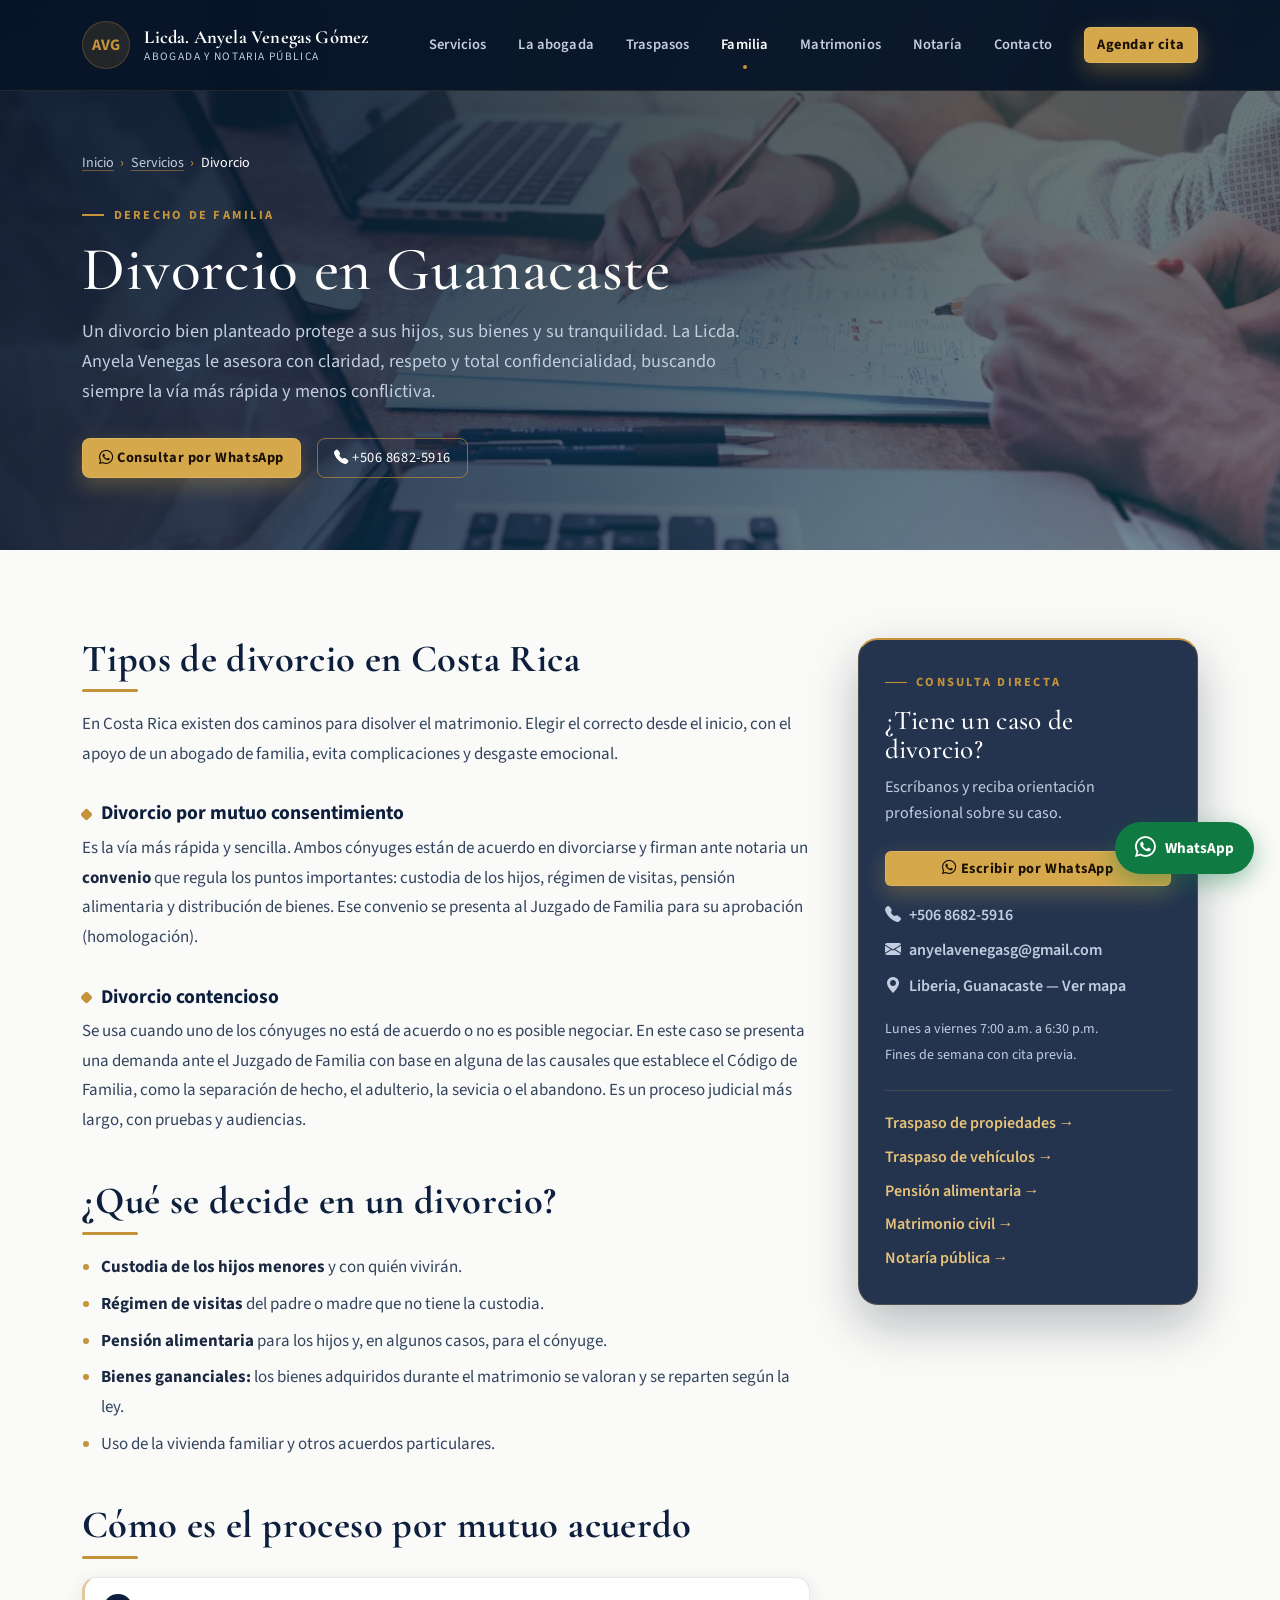
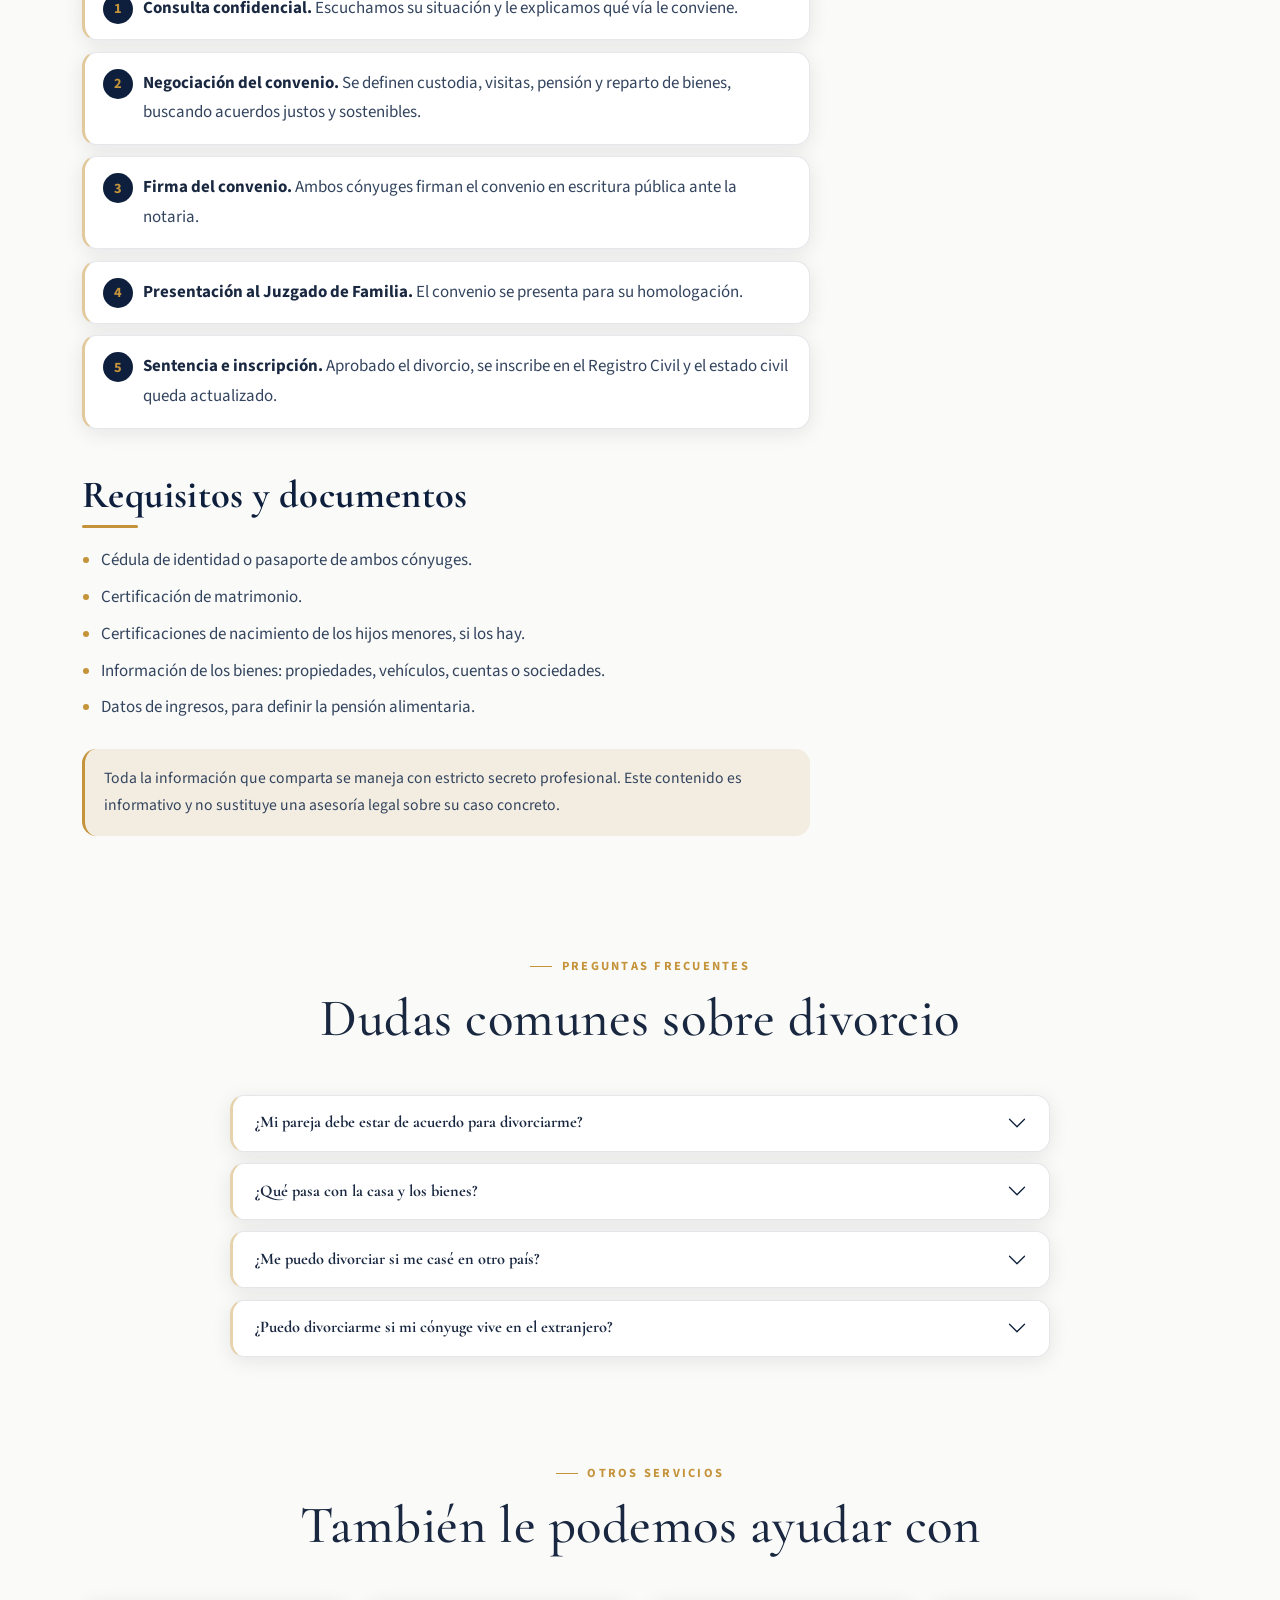
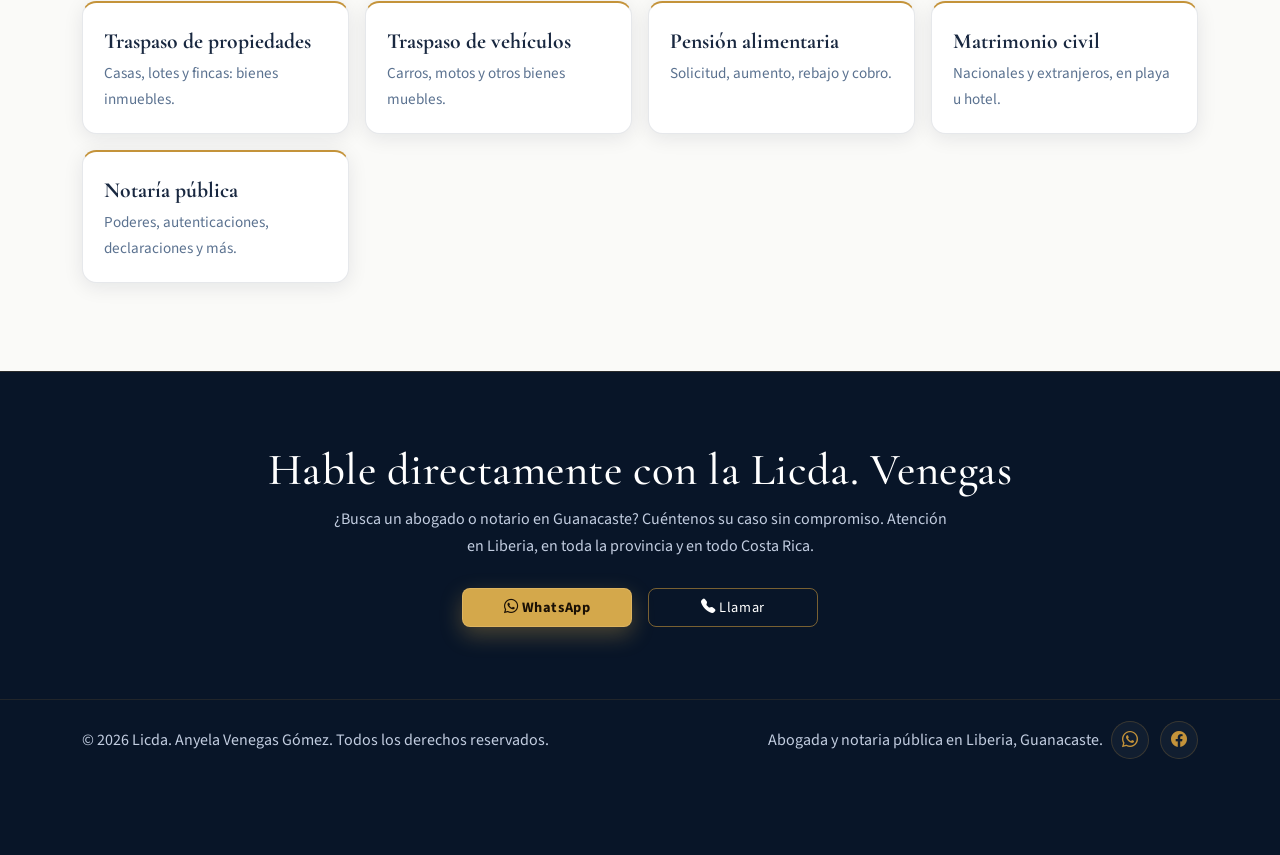
==== commit 6d57f2b6: "Mejoras en busquedas Google" ====
--- a/divorcio-guanacaste/index.html
+++ b/divorcio-guanacaste/index.html
@@ -4,13 +4,13 @@
 	<meta charset="UTF-8">
 	<meta name="viewport" content="width=device-width, initial-scale=1.0">
 	<title>Divorcio en Guanacaste | Abogada de Familia en Liberia, Costa Rica</title>
-	<meta name="description" content="Abogada de familia para divorcio en Guanacaste: divorcio por mutuo acuerdo o contencioso, convenio, bienes gananciales, custodia y pensión. Atención confidencial en Liberia y toda Costa Rica.">
+	<meta name="description" content="Abogado de familia para divorcio en Guanacaste: la Licda. Anyela Venegas le asesora en divorcio por mutuo acuerdo o contencioso, custodia, pensión y bienes. Atención confidencial en Liberia.">
 	<meta name="robots" content="index, follow, max-image-preview:large">
 	<meta name="geo.region" content="CR-G">
 	<meta name="geo.placename" content="Liberia, Guanacaste, Costa Rica">
 	<link rel="canonical" href="https://anyelavenegas.com/divorcio-guanacaste/">
 	<meta property="og:title" content="Divorcio en Guanacaste | Abogada de Familia en Liberia, Costa Rica">
-	<meta property="og:description" content="Abogada de familia para divorcio en Guanacaste: divorcio por mutuo acuerdo o contencioso, convenio, bienes gananciales, custodia y pensión. Atención confidencial en Liberia y toda Costa Rica.">
+	<meta property="og:description" content="Abogado de familia para divorcio en Guanacaste: la Licda. Anyela Venegas le asesora en divorcio por mutuo acuerdo o contencioso, custodia, pensión y bienes. Atención confidencial en Liberia.">
 	<meta property="og:type" content="website">
 	<meta property="og:url" content="https://anyelavenegas.com/divorcio-guanacaste/">
 	<meta property="og:locale" content="es_CR">
@@ -20,7 +20,7 @@
 	<meta property="og:image:height" content="630">
 	<meta name="twitter:card" content="summary_large_image">
 	<meta name="twitter:title" content="Divorcio en Guanacaste | Abogada de Familia en Liberia, Costa Rica">
-	<meta name="twitter:description" content="Abogada de familia para divorcio en Guanacaste: divorcio por mutuo acuerdo o contencioso, convenio, bienes gananciales, custodia y pensión. Atención confidencial en Liberia y toda Costa Rica.">
+	<meta name="twitter:description" content="Abogado de familia para divorcio en Guanacaste: la Licda. Anyela Venegas le asesora en divorcio por mutuo acuerdo o contencioso, custodia, pensión y bienes. Atención confidencial en Liberia.">
 	<meta name="twitter:image" content="https://anyelavenegas.com/images/og-image.jpg">
 	<meta name="theme-color" content="#0D1F3C">
 	<link rel="icon" href="/favicon.ico" sizes="48x48">
@@ -40,7 +40,7 @@
   "@type": "Service",
   "name": "Divorcio",
   "serviceType": "Divorcio",
-  "description": "Abogada de familia para divorcio en Guanacaste: divorcio por mutuo acuerdo o contencioso, convenio, bienes gananciales, custodia y pensión. Atención confidencial en Liberia y toda Costa Rica.",
+  "description": "Abogado de familia para divorcio en Guanacaste: la Licda. Anyela Venegas le asesora en divorcio por mutuo acuerdo o contencioso, custodia, pensión y bienes. Atención confidencial en Liberia.",
   "url": "https://anyelavenegas.com/divorcio-guanacaste/",
   "provider": {
     "@type": "LegalService",
@@ -190,7 +190,7 @@
 				<div class="row g-5">
 					<article class="col-lg-8 prose">
 <h2>Tipos de divorcio en Costa Rica</h2>
-<p>En Costa Rica existen dos caminos para disolver el matrimonio. Elegir el correcto desde el inicio evita complicaciones y desgaste emocional.</p>
+<p>En Costa Rica existen dos caminos para disolver el matrimonio. Elegir el correcto desde el inicio, con el apoyo de un abogado de familia, evita complicaciones y desgaste emocional.</p>
 <h3>Divorcio por mutuo consentimiento</h3>
 <p>Es la vía más rápida y sencilla. Ambos cónyuges están de acuerdo en divorciarse y firman ante notaria un <strong>convenio</strong> que regula los puntos importantes: custodia de los hijos, régimen de visitas, pensión alimentaria y distribución de bienes. Ese convenio se presenta al Juzgado de Familia para su aprobación (homologación).</p>
 <h3>Divorcio contencioso</h3>
@@ -313,7 +313,7 @@
 		<section class="cta-band">
 			<div class="container">
 				<h2>Hable directamente con la Licda. Venegas</h2>
-				<p>Cuéntenos su caso sin compromiso. Atención en Liberia, en toda la provincia de Guanacaste y en todo Costa Rica.</p>
+				<p>¿Busca un abogado o notario en Guanacaste? Cuéntenos su caso sin compromiso. Atención en Liberia, en toda la provincia y en todo Costa Rica.</p>
 				<div class="d-flex flex-wrap justify-content-center gap-3">
 					<a class="btn btn-cta btn-lg" href="https://wa.me/50686825916?text=Hola%2C%20deseo%20una%20consulta%20confidencial%20sobre%20un%20divorcio." target="_blank" rel="noopener noreferrer"><i class="bi bi-whatsapp"></i> WhatsApp</a>
 					<a class="btn btn-outline-gold btn-lg" href="tel:+50686825916"><i class="bi bi-telephone-fill"></i> Llamar</a>
